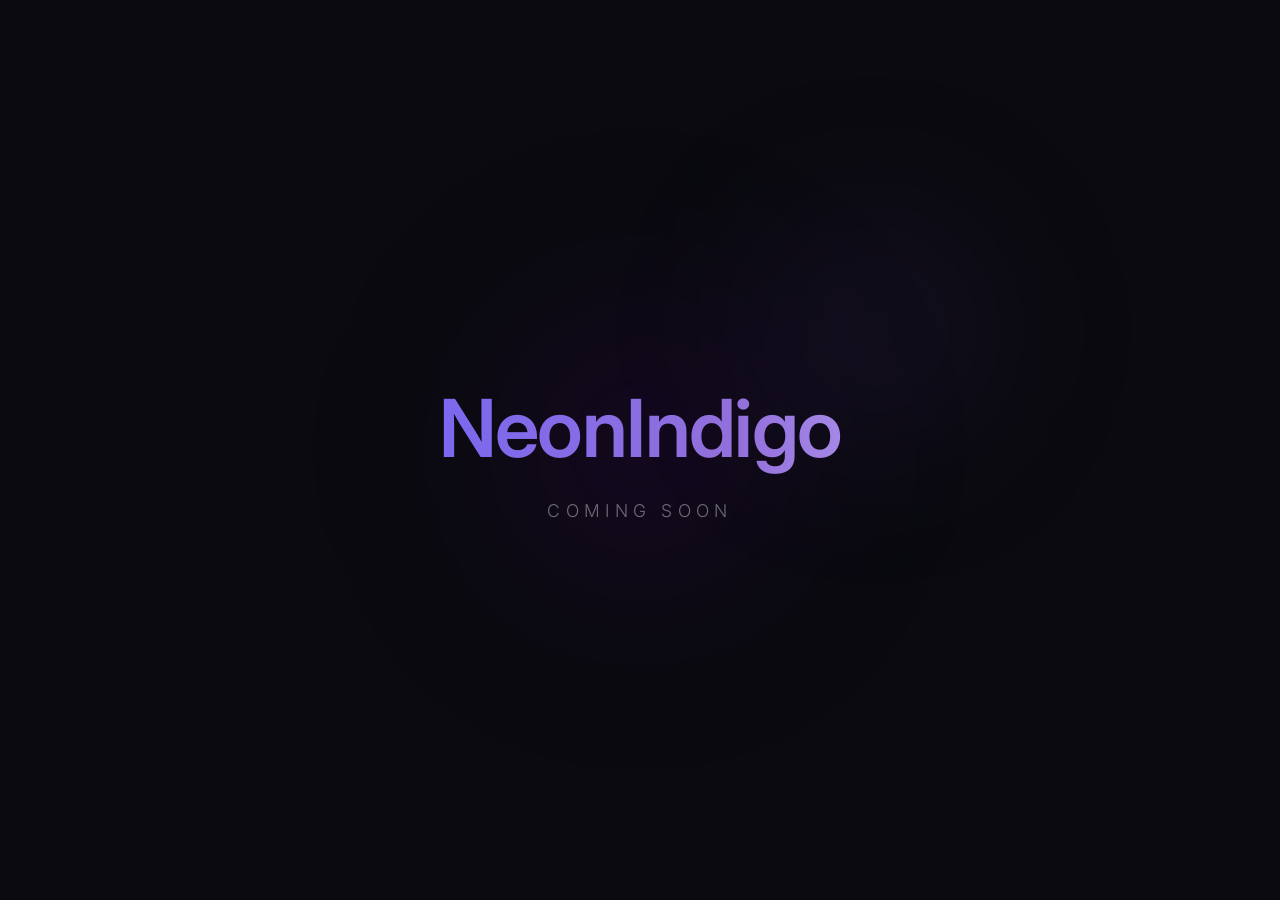
==== index.html @ b5dc98c1 "v0.1 — coming soon landing page" ====
<!DOCTYPE html>
<html lang="en">
<head>
    <meta charset="UTF-8">
    <meta name="viewport" content="width=device-width, initial-scale=1.0">
    <title>NeonIndigo</title>
    <meta name="description" content="NeonIndigo — Coming Soon">
    <link rel="preconnect" href="https://fonts.googleapis.com">
    <link rel="preconnect" href="https://fonts.gstatic.com" crossorigin>
    <link href="https://fonts.googleapis.com/css2?family=Inter:wght@300;600&display=swap" rel="stylesheet">
    <style>
        * { margin: 0; padding: 0; box-sizing: border-box; }

        body {
            min-height: 100vh;
            display: flex;
            align-items: center;
            justify-content: center;
            background: #0a0a0f;
            font-family: 'Inter', sans-serif;
            overflow: hidden;
            position: relative;
        }

        /* Subtle animated gradient orb */
        .orb {
            position: absolute;
            width: 500px;
            height: 500px;
            border-radius: 50%;
            background: radial-gradient(circle, rgba(75, 0, 130, 0.3), rgba(75, 0, 130, 0.05), transparent 70%);
            filter: blur(80px);
            animation: float 10s ease-in-out infinite alternate;
        }

        .orb:nth-child(2) {
            width: 300px;
            height: 300px;
            background: radial-gradient(circle, rgba(100, 60, 180, 0.2), transparent 70%);
            animation: float 14s ease-in-out infinite alternate-reverse;
            top: 20%;
            right: 20%;
        }

        @keyframes float {
            0% { transform: translate(-40vw, -5vh) scale(1); }
            100% { transform: translate(40vw, 5vh) scale(1.1); }
        }

        .content {
            text-align: center;
            z-index: 1;
            position: relative;
        }

        .logo {
            font-size: clamp(2.5rem, 8vw, 5rem);
            font-weight: 600;
            letter-spacing: -0.02em;
            margin-bottom: 1.5rem;
            background: linear-gradient(90deg, #7b68ee, #9370db, #c8b6ff, #9370db, #7b68ee);
            background-size: 300% 100%;
            -webkit-background-clip: text;
            -webkit-text-fill-color: transparent;
            background-clip: text;
            animation: shimmer 4s ease-in-out infinite;
        }

        @keyframes shimmer {
            0% { background-position: 100% 50%; }
            100% { background-position: 0% 50%; }
        }

        .tagline {
            font-size: clamp(0.9rem, 2.5vw, 1.1rem);
            font-weight: 300;
            color: rgba(255, 255, 255, 0.4);
            letter-spacing: 0.3em;
            text-transform: uppercase;
        }

        /* Subtle dot on the i */
        .dot {
            display: inline-block;
            animation: pulse 3s ease-in-out infinite;
        }

        @keyframes pulse {
            0%, 100% { opacity: 1; }
            50% { opacity: 0.7; }
        }
    </style>
</head>
<body>
    <div class="orb"></div>
    <div class="orb"></div>
    <div class="content">
        <h1 class="logo">NeonIndigo</h1>
        <p class="tagline">Coming Soon</p>
    </div>
</body>
</html>
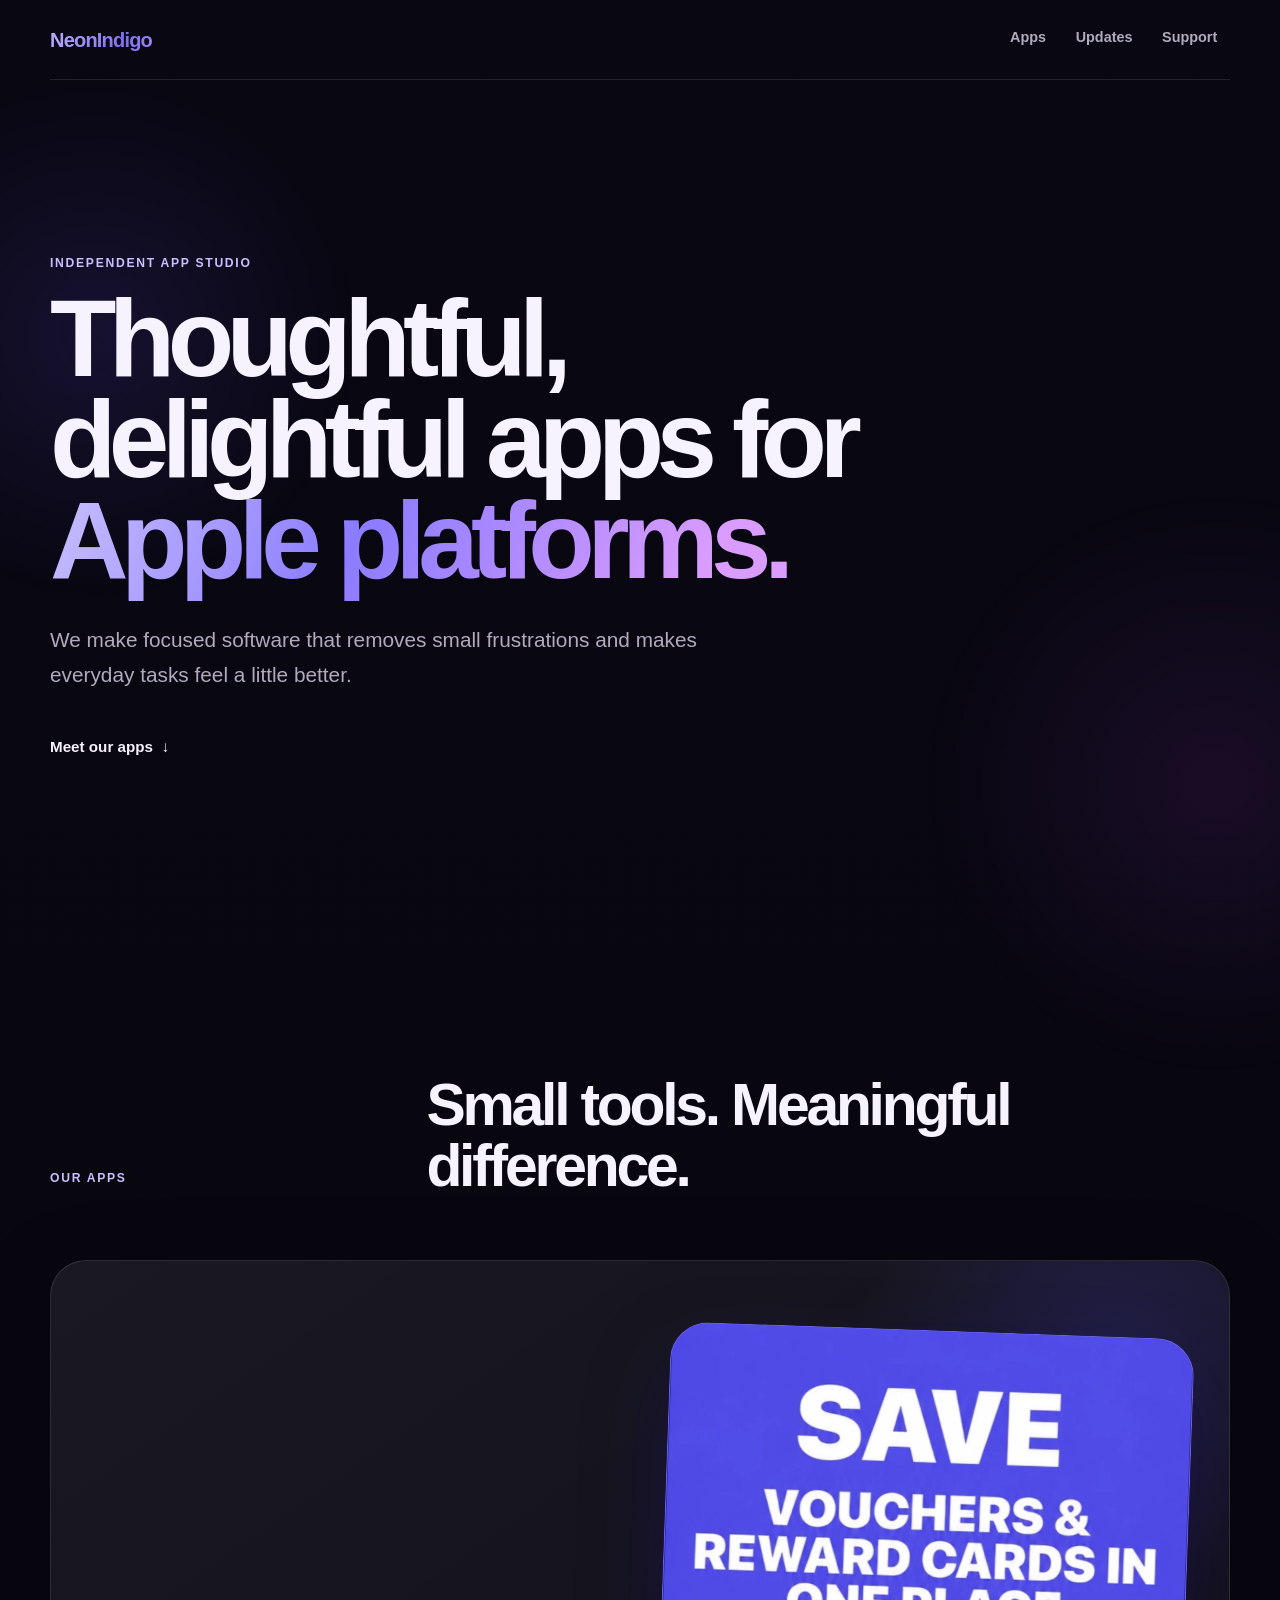
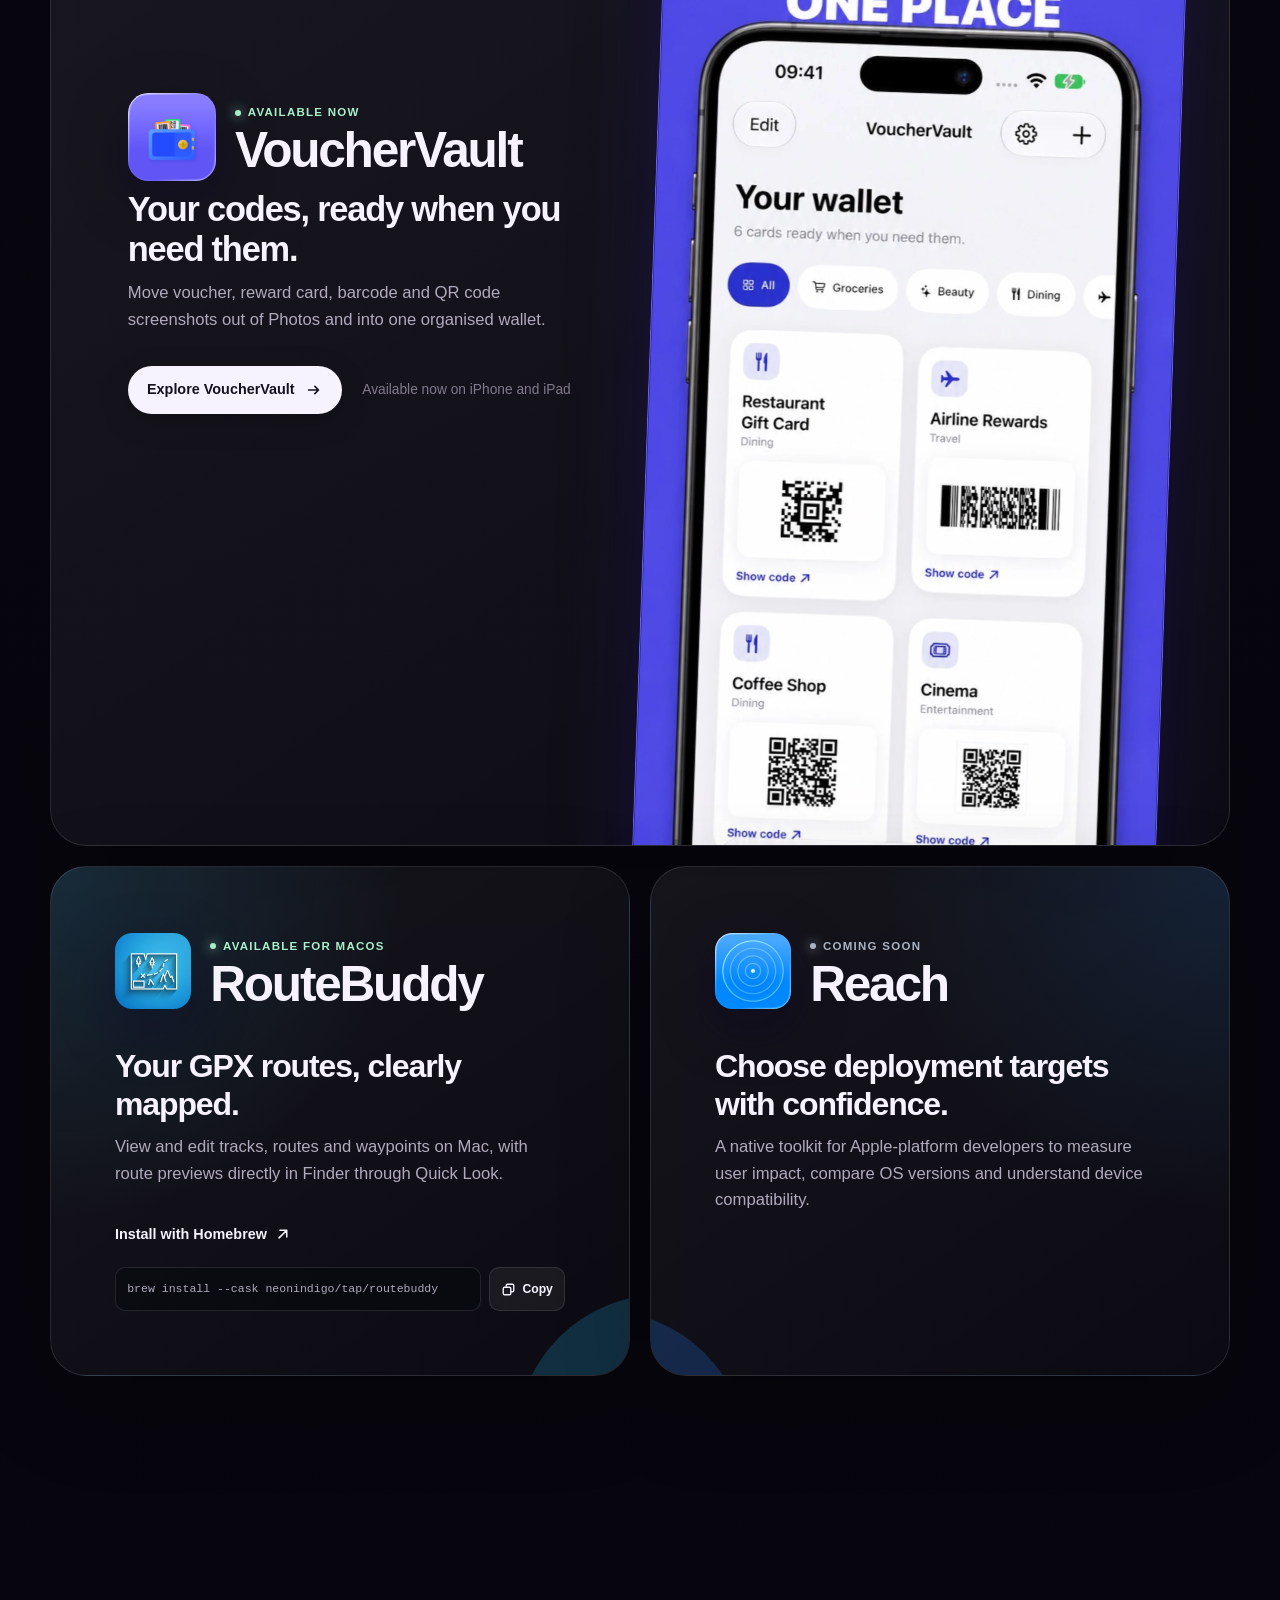
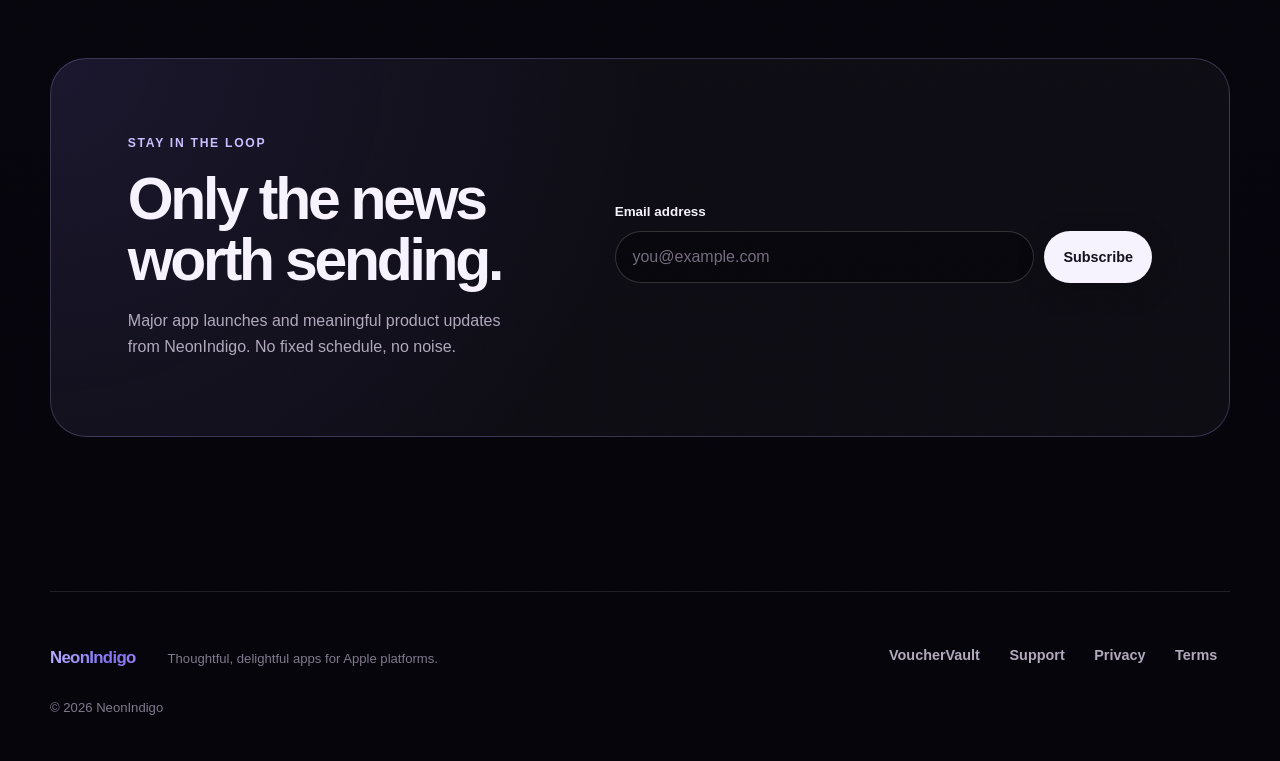
==== commit 5e689486: "Redesign site as multi-app studio" ====
--- a/index.html
+++ b/index.html
@@ -3,100 +3,140 @@
 <head>
     <meta charset="UTF-8">
     <meta name="viewport" content="width=device-width, initial-scale=1.0">
-    <title>NeonIndigo</title>
-    <meta name="description" content="NeonIndigo — Coming Soon">
-    <link rel="preconnect" href="https://fonts.googleapis.com">
-    <link rel="preconnect" href="https://fonts.gstatic.com" crossorigin>
-    <link href="https://fonts.googleapis.com/css2?family=Inter:wght@300;600&display=swap" rel="stylesheet">
-    <style>
-        * { margin: 0; padding: 0; box-sizing: border-box; }
-
-        body {
-            min-height: 100vh;
-            display: flex;
-            align-items: center;
-            justify-content: center;
-            background: #0a0a0f;
-            font-family: 'Inter', sans-serif;
-            overflow: hidden;
-            position: relative;
-        }
-
-        /* Subtle animated gradient orb */
-        .orb {
-            position: absolute;
-            width: 500px;
-            height: 500px;
-            border-radius: 50%;
-            background: radial-gradient(circle, rgba(75, 0, 130, 0.3), rgba(75, 0, 130, 0.05), transparent 70%);
-            filter: blur(80px);
-            animation: float 10s ease-in-out infinite alternate;
-        }
-
-        .orb:nth-child(2) {
-            width: 300px;
-            height: 300px;
-            background: radial-gradient(circle, rgba(100, 60, 180, 0.2), transparent 70%);
-            animation: float 14s ease-in-out infinite alternate-reverse;
-            top: 20%;
-            right: 20%;
-        }
-
-        @keyframes float {
-            0% { transform: translate(-40vw, -5vh) scale(1); }
-            100% { transform: translate(40vw, 5vh) scale(1.1); }
-        }
-
-        .content {
-            text-align: center;
-            z-index: 1;
-            position: relative;
-        }
-
-        .logo {
-            font-size: clamp(2.5rem, 8vw, 5rem);
-            font-weight: 600;
-            letter-spacing: -0.02em;
-            margin-bottom: 1.5rem;
-            background: linear-gradient(90deg, #7b68ee, #9370db, #c8b6ff, #9370db, #7b68ee);
-            background-size: 300% 100%;
-            -webkit-background-clip: text;
-            -webkit-text-fill-color: transparent;
-            background-clip: text;
-            animation: shimmer 4s ease-in-out infinite;
-        }
-
-        @keyframes shimmer {
-            0% { background-position: 100% 50%; }
-            100% { background-position: 0% 50%; }
-        }
-
-        .tagline {
-            font-size: clamp(0.9rem, 2.5vw, 1.1rem);
-            font-weight: 300;
-            color: rgba(255, 255, 255, 0.4);
-            letter-spacing: 0.3em;
-            text-transform: uppercase;
-        }
-
-        /* Subtle dot on the i */
-        .dot {
-            display: inline-block;
-            animation: pulse 3s ease-in-out infinite;
-        }
-
-        @keyframes pulse {
-            0%, 100% { opacity: 1; }
-            50% { opacity: 0.7; }
-        }
-    </style>
+    <title>NeonIndigo — Thoughtful, delightful apps</title>
+    <meta name="description" content="NeonIndigo is an independent app studio building thoughtful, delightful apps for Apple platforms.">
+    <meta name="theme-color" content="#090812">
+    <meta property="og:title" content="NeonIndigo — Thoughtful, delightful apps">
+    <meta property="og:description" content="Independent apps for Apple platforms, made with care.">
+    <meta property="og:type" content="website">
+    <meta property="og:url" content="https://neonindigo.com/">
+    <link rel="canonical" href="https://neonindigo.com/">
+    <script>document.documentElement.classList.add("js");</script>
+    <link rel="stylesheet" href="/assets/css/site.css?v=20261008-4">
+    <script defer src="https://cloud.umami.is/script.js" data-website-id="117c436d-3df4-4594-a7ba-081890b36b21"></script>
+    <script defer src="/assets/js/site.js?v=20261008-4"></script>
 </head>
 <body>
-    <div class="orb"></div>
-    <div class="orb"></div>
-    <div class="content">
-        <h1 class="logo">NeonIndigo</h1>
-        <p class="tagline">Coming Soon</p>
-    </div>
+    <a class="skip-link" href="#main">Skip to content</a>
+    <div class="ambient ambient-one" aria-hidden="true"></div>
+    <div class="ambient ambient-two" aria-hidden="true"></div>
+
+    <header class="site-header">
+        <a href="/" class="wordmark" aria-label="NeonIndigo home">NeonIndigo</a>
+        <nav class="site-nav" aria-label="Primary navigation">
+            <a href="#apps">Apps</a>
+            <a href="#updates">Updates</a>
+            <a href="/support">Support</a>
+        </nav>
+    </header>
+
+    <main id="main">
+        <section class="hero section-shell">
+            <p class="eyebrow reveal">Independent app studio</p>
+            <h1 class="reveal">Thoughtful, delightful apps for <span>Apple platforms.</span></h1>
+            <p class="hero-copy reveal">We make focused software that removes small frustrations and makes everyday tasks feel a little better.</p>
+            <a class="text-link reveal" href="#apps">Meet our apps <span aria-hidden="true">↓</span></a>
+        </section>
+
+        <section class="apps-section section-shell" id="apps" aria-labelledby="apps-title">
+            <div class="section-heading reveal">
+                <p class="eyebrow">Our apps</p>
+                <h2 id="apps-title">Small tools. Meaningful difference.</h2>
+            </div>
+
+            <article class="app-card app-card-featured reveal">
+                <div class="app-card-copy">
+                    <div class="app-identity">
+                        <img src="/assets/images/vouchervault/icon.webp" width="512" height="512" alt="VoucherVault app icon" class="app-icon app-icon-large">
+                        <div>
+                            <p class="status-pill" data-release-status>Pre-order</p>
+                            <h3>VoucherVault</h3>
+                        </div>
+                    </div>
+                    <p class="app-lead">Your codes, ready when you need them.</p>
+                    <p>Move voucher, reward card, barcode and QR code screenshots out of Photos and into one organised wallet.</p>
+                    <div class="card-actions">
+                        <a class="button button-primary" href="/vouchervault/" data-umami-event="Homepage — Open VoucherVault">
+                            Explore VoucherVault
+                            <svg aria-hidden="true" viewBox="0 0 20 20"><path d="M4 10h11M11 6l4 4-4 4"/></svg>
+                        </a>
+                        <span class="release-note" data-release-note>Available 16 October 2026</span>
+                    </div>
+                </div>
+                <div class="app-preview" aria-hidden="true">
+                    <img src="/assets/images/vouchervault/save-vouchers.webp" width="1242" height="2688" alt="">
+                </div>
+            </article>
+
+            <div class="app-secondary-grid">
+                <article class="app-card app-card-compact app-card-routebuddy reveal">
+                    <div class="app-identity">
+                        <img src="/assets/images/routebuddy/icon.webp" width="512" height="512" alt="RouteBuddy app icon" class="app-icon">
+                        <div>
+                            <p class="status-pill">Available for macOS</p>
+                            <h3>RouteBuddy</h3>
+                        </div>
+                    </div>
+                    <p class="app-lead">Your GPX routes, clearly mapped.</p>
+                    <p>View and edit tracks, routes and waypoints on Mac, with route previews directly in Finder through Quick Look.</p>
+                    <div class="brew-install">
+                        <a href="https://github.com/neonindigo/homebrew-tap" target="_blank" rel="noopener" data-umami-event="Homepage — Open RouteBuddy Homebrew">
+                            Install with Homebrew
+                            <svg aria-hidden="true" viewBox="0 0 20 20"><path d="M7 5h8v8M15 5l-9 9"/></svg>
+                        </a>
+                        <div class="brew-command-row">
+                            <code>brew install --cask neonindigo/tap/routebuddy</code>
+                            <button class="copy-command" type="button" data-copy-text="brew install --cask neonindigo/tap/routebuddy" aria-label="Copy Homebrew install command">
+                                <svg aria-hidden="true" viewBox="0 0 20 20"><path d="M7 6V4.75A1.75 1.75 0 0 1 8.75 3h6.5A1.75 1.75 0 0 1 17 4.75v6.5A1.75 1.75 0 0 1 15.25 13H14M4.75 7h6.5A1.75 1.75 0 0 1 13 8.75v6.5A1.75 1.75 0 0 1 11.25 17h-6.5A1.75 1.75 0 0 1 3 15.25v-6.5A1.75 1.75 0 0 1 4.75 7Z"/></svg>
+                                <span>Copy</span>
+                            </button>
+                        </div>
+                        <p class="visually-hidden" data-copy-status aria-live="polite"></p>
+                    </div>
+                </article>
+
+                <article class="app-card app-card-compact app-card-reach reveal">
+                    <div class="app-identity">
+                        <img src="/assets/images/reach/icon.webp" width="304" height="304" alt="Reach app icon" class="app-icon">
+                        <div>
+                            <p class="status-pill status-muted">Coming soon</p>
+                            <h3>Reach</h3>
+                        </div>
+                    </div>
+                    <p class="app-lead">Choose deployment targets with confidence.</p>
+                    <p>A native toolkit for Apple-platform developers to measure user impact, compare OS versions and understand device compatibility.</p>
+                </article>
+            </div>
+        </section>
+
+        <section class="newsletter-section section-shell reveal" id="updates" aria-labelledby="updates-title">
+            <div>
+                <p class="eyebrow">Stay in the loop</p>
+                <h2 id="updates-title">Only the news worth sending.</h2>
+                <p>Major app launches and meaningful product updates from NeonIndigo. No fixed schedule, no noise.</p>
+            </div>
+            <form class="newsletter-form" data-kit-form="studio" novalidate>
+                <label for="studio-email">Email address</label>
+                <div class="form-row">
+                    <input id="studio-email" name="email_address" type="email" autocomplete="email" placeholder="you@example.com" required disabled>
+                    <button class="button button-primary" type="submit" disabled>Setup pending</button>
+                </div>
+                <p class="form-note" data-form-note>Email signup will open soon. See our <a href="/privacy">privacy policy</a>.</p>
+                <p class="form-status" role="status" aria-live="polite"></p>
+            </form>
+        </section>
+    </main>
+
+    <footer class="site-footer section-shell">
+        <a href="/" class="wordmark wordmark-small">NeonIndigo</a>
+        <p>Thoughtful, delightful apps for Apple platforms.</p>
+        <nav aria-label="Footer navigation">
+            <a href="/vouchervault/">VoucherVault</a>
+            <a href="/support">Support</a>
+            <a href="/privacy">Privacy</a>
+            <a href="/terms">Terms</a>
+        </nav>
+        <p class="copyright">&copy; <span data-current-year>2026</span> NeonIndigo</p>
+    </footer>
 </body>
 </html>
--- a/assets/css/site.css
+++ b/assets/css/site.css
@@ -0,0 +1,1224 @@
+:root {
+    color-scheme: dark;
+    --bg: #090812;
+    --bg-deep: #06050c;
+    --surface: rgba(255, 255, 255, 0.055);
+    --surface-strong: rgba(255, 255, 255, 0.085);
+    --line: rgba(255, 255, 255, 0.11);
+    --line-strong: rgba(190, 171, 255, 0.24);
+    --text: #f6f3ff;
+    --muted: #b1aabd;
+    --subtle: #81798c;
+    --indigo: #8b7cff;
+    --indigo-light: #c9c0ff;
+    --violet: #b459ff;
+    --blue: #4d7dff;
+    --success: #a8f0ca;
+    --radius-sm: 14px;
+    --radius-md: 24px;
+    --radius-lg: 36px;
+    --max-width: 1180px;
+    --ease: cubic-bezier(.2, .8, .2, 1);
+}
+
+* {
+    box-sizing: border-box;
+}
+
+html {
+    scroll-behavior: smooth;
+}
+
+body {
+    margin: 0;
+    min-width: 320px;
+    overflow-x: hidden;
+    background:
+        radial-gradient(circle at 50% -18%, rgba(101, 76, 193, 0.12), transparent 38rem),
+        linear-gradient(180deg, var(--bg), var(--bg-deep));
+    color: var(--text);
+    font-family: -apple-system, BlinkMacSystemFont, "SF Pro Display", "Segoe UI", sans-serif;
+    font-size: 16px;
+    line-height: 1.6;
+    -webkit-font-smoothing: antialiased;
+}
+
+body::before {
+    position: fixed;
+    z-index: -2;
+    inset: 0;
+    background-image: radial-gradient(rgba(255, 255, 255, 0.08) 0.6px, transparent 0.6px);
+    background-size: 20px 20px;
+    mask-image: linear-gradient(to bottom, black, transparent 72%);
+    content: "";
+    opacity: 0.18;
+    pointer-events: none;
+}
+
+img,
+svg {
+    display: block;
+}
+
+img {
+    max-width: 100%;
+}
+
+a {
+    color: inherit;
+    text-decoration: none;
+}
+
+button,
+input {
+    font: inherit;
+}
+
+:focus-visible {
+    outline: 3px solid var(--indigo-light);
+    outline-offset: 4px;
+}
+
+.visually-hidden {
+    position: absolute !important;
+    width: 1px !important;
+    height: 1px !important;
+    overflow: hidden !important;
+    clip: rect(0 0 0 0) !important;
+    clip-path: inset(50%) !important;
+    white-space: nowrap !important;
+}
+
+.skip-link {
+    position: fixed;
+    z-index: 1000;
+    top: 0.75rem;
+    left: 0.75rem;
+    padding: 0.75rem 1rem;
+    border-radius: 10px;
+    background: var(--text);
+    color: var(--bg);
+    transform: translateY(-150%);
+    transition: transform 180ms var(--ease);
+}
+
+.skip-link:focus {
+    transform: translateY(0);
+}
+
+.section-shell,
+.site-header {
+    width: min(calc(100% - 2rem), var(--max-width));
+    margin-inline: auto;
+}
+
+.ambient {
+    position: absolute;
+    z-index: -1;
+    border-radius: 50%;
+    filter: blur(2px);
+    pointer-events: none;
+}
+
+.ambient-one {
+    top: 4rem;
+    left: max(-15rem, calc(50% - 51rem));
+    width: 34rem;
+    height: 34rem;
+    background: radial-gradient(circle, rgba(116, 80, 255, 0.13), transparent 68%);
+}
+
+.ambient-two {
+    top: 30rem;
+    right: max(-18rem, calc(50% - 55rem));
+    width: 38rem;
+    height: 38rem;
+    background: radial-gradient(circle, rgba(196, 72, 255, 0.09), transparent 68%);
+}
+
+.ambient-product {
+    top: 12rem;
+    right: max(-10rem, calc(50% - 46rem));
+    width: 42rem;
+    height: 42rem;
+    background: radial-gradient(circle, rgba(79, 70, 229, 0.18), transparent 65%);
+}
+
+.site-header {
+    display: flex;
+    align-items: center;
+    justify-content: space-between;
+    min-height: 80px;
+    border-bottom: 1px solid var(--line);
+}
+
+.wordmark {
+    display: inline-block;
+    padding-block: 0.6rem;
+    background: linear-gradient(110deg, #b6aaff 5%, #7f70ef 42%, #d19bff 80%, #b6aaff 100%);
+    background-size: 180% 100%;
+    -webkit-background-clip: text;
+    background-clip: text;
+    -webkit-text-fill-color: transparent;
+    color: transparent;
+    font-size: 1.25rem;
+    font-weight: 720;
+    letter-spacing: -0.04em;
+}
+
+.wordmark:hover {
+    background-position: 100% 50%;
+}
+
+.wordmark-small {
+    font-size: 1.05rem;
+}
+
+.site-nav,
+.site-footer nav {
+    display: flex;
+    align-items: center;
+    gap: 0.25rem;
+}
+
+.site-nav a,
+.site-footer nav a {
+    min-height: 44px;
+    padding: 0.58rem 0.8rem;
+    color: var(--muted);
+    font-size: 0.9rem;
+    font-weight: 550;
+    line-height: 1.4;
+    transition: color 180ms ease, background 180ms ease;
+}
+
+.site-nav a:hover,
+.site-footer nav a:hover {
+    color: var(--text);
+}
+
+.hero {
+    display: flex;
+    min-height: min(760px, calc(100svh - 80px));
+    flex-direction: column;
+    align-items: flex-start;
+    justify-content: center;
+    padding-block: clamp(6rem, 14vw, 11rem);
+}
+
+.eyebrow {
+    margin: 0 0 1rem;
+    color: var(--indigo-light);
+    font-size: 0.76rem;
+    font-weight: 720;
+    letter-spacing: 0.14em;
+    line-height: 1.3;
+    text-transform: uppercase;
+}
+
+.hero h1,
+.product-hero h1 {
+    max-width: 940px;
+    margin: 0;
+    font-size: clamp(3.2rem, 8.5vw, 7.6rem);
+    font-weight: 720;
+    letter-spacing: -0.07em;
+    line-height: 0.93;
+}
+
+.hero h1 span,
+.product-hero h1 span,
+.declutter-section h2 span {
+    background: linear-gradient(115deg, var(--indigo-light), var(--indigo) 42%, #da9cff 88%);
+    -webkit-background-clip: text;
+    background-clip: text;
+    color: transparent;
+    -webkit-text-fill-color: transparent;
+}
+
+.hero-copy {
+    max-width: 650px;
+    margin: 2rem 0 0;
+    color: var(--muted);
+    font-size: clamp(1.05rem, 2vw, 1.3rem);
+    line-height: 1.65;
+}
+
+.text-link {
+    display: inline-flex;
+    min-height: 44px;
+    align-items: center;
+    gap: 0.55rem;
+    margin-top: 2.1rem;
+    color: var(--text);
+    font-size: 0.95rem;
+    font-weight: 650;
+}
+
+.text-link span {
+    transition: transform 180ms var(--ease);
+}
+
+.text-link:hover span {
+    transform: translateY(4px);
+}
+
+.apps-section,
+.feature-gallery {
+    padding-block: clamp(5rem, 10vw, 9rem);
+}
+
+.section-heading {
+    display: grid;
+    grid-template-columns: 0.6fr 1.4fr;
+    align-items: end;
+    gap: 2rem;
+    margin-bottom: clamp(2.5rem, 5vw, 4rem);
+}
+
+.section-heading .eyebrow {
+    margin-bottom: 0.55rem;
+}
+
+.section-heading h2,
+.newsletter-section h2,
+.icloud-section h2,
+.final-cta h2 {
+    margin: 0;
+    font-size: clamp(2rem, 4.6vw, 4rem);
+    font-weight: 680;
+    letter-spacing: -0.055em;
+    line-height: 1.04;
+}
+
+.app-card {
+    position: relative;
+    overflow: hidden;
+    border: 1px solid var(--line);
+    border-radius: var(--radius-lg);
+    background: linear-gradient(145deg, rgba(255, 255, 255, 0.074), rgba(255, 255, 255, 0.026));
+    box-shadow: 0 28px 90px rgba(0, 0, 0, 0.24);
+}
+
+.app-card-featured {
+    display: grid;
+    min-height: 610px;
+    grid-template-columns: 1.02fr 0.98fr;
+}
+
+.app-card-featured::before {
+    position: absolute;
+    top: -12rem;
+    right: -10rem;
+    width: 34rem;
+    height: 34rem;
+    border-radius: 50%;
+    background: radial-gradient(circle, rgba(79, 70, 229, 0.2), transparent 68%);
+    content: "";
+    pointer-events: none;
+}
+
+.app-card-copy {
+    z-index: 1;
+    align-self: center;
+    padding: clamp(2rem, 6vw, 5rem);
+}
+
+.app-identity,
+.product-lockup {
+    display: flex;
+    align-items: center;
+    gap: 1.2rem;
+}
+
+.app-icon,
+.product-icon {
+    border-radius: 23%;
+    box-shadow: 0 18px 55px rgba(13, 4, 40, 0.42);
+}
+
+.app-icon {
+    width: 76px;
+    height: 76px;
+}
+
+.app-icon-large {
+    width: 88px;
+    height: 88px;
+}
+
+.app-identity h3 {
+    margin: 0.2rem 0 0;
+    font-size: clamp(1.9rem, 4vw, 3.1rem);
+    letter-spacing: -0.045em;
+    line-height: 1;
+}
+
+.status-pill {
+    display: inline-flex;
+    width: fit-content;
+    align-items: center;
+    gap: 0.42rem;
+    margin: 0;
+    border-radius: 999px;
+    color: var(--success);
+    font-size: 0.72rem;
+    font-weight: 720;
+    letter-spacing: 0.11em;
+    line-height: 1.2;
+    text-transform: uppercase;
+}
+
+.status-pill::before {
+    width: 6px;
+    height: 6px;
+    border-radius: 50%;
+    background: currentColor;
+    box-shadow: 0 0 12px currentColor;
+    content: "";
+}
+
+.status-muted {
+    color: #aab3c4;
+}
+
+.app-lead {
+    margin: 2.6rem 0 0.65rem;
+    color: var(--text) !important;
+    font-size: clamp(1.45rem, 3vw, 2.15rem) !important;
+    font-weight: 640;
+    letter-spacing: -0.035em;
+    line-height: 1.18 !important;
+}
+
+.app-card-copy > p,
+.app-card-compact > p {
+    max-width: 520px;
+    margin-top: 0.5rem;
+    color: var(--muted);
+    font-size: 1.04rem;
+}
+
+.card-actions {
+    display: flex;
+    flex-wrap: wrap;
+    align-items: center;
+    gap: 1rem 1.25rem;
+    margin-top: 2rem;
+}
+
+.button {
+    display: inline-flex;
+    min-height: 48px;
+    align-items: center;
+    justify-content: center;
+    gap: 0.65rem;
+    border: 0;
+    border-radius: 999px;
+    padding: 0.77rem 1.2rem;
+    cursor: pointer;
+    font-size: 0.9rem;
+    font-weight: 680;
+    line-height: 1.2;
+    touch-action: manipulation;
+    transition: transform 180ms var(--ease), box-shadow 180ms ease, background 180ms ease;
+}
+
+.button:hover {
+    transform: translateY(-2px);
+}
+
+.button:active {
+    transform: translateY(0) scale(0.98);
+}
+
+.button:disabled {
+    cursor: not-allowed;
+    opacity: 0.5;
+    transform: none;
+}
+
+.button svg {
+    width: 18px;
+    height: 18px;
+    fill: none;
+    stroke: currentColor;
+    stroke-linecap: round;
+    stroke-linejoin: round;
+    stroke-width: 1.8;
+}
+
+.button-primary {
+    background: var(--text);
+    box-shadow: 0 8px 28px rgba(0, 0, 0, 0.22);
+    color: #15111f;
+}
+
+.button-primary:hover {
+    background: #fff;
+    box-shadow: 0 12px 34px rgba(114, 89, 255, 0.2);
+}
+
+.release-note,
+.hero-actions > p {
+    margin: 0;
+    color: var(--subtle);
+    font-size: 0.86rem;
+}
+
+.app-preview {
+    position: relative;
+    display: flex;
+    overflow: hidden;
+    align-items: flex-start;
+    justify-content: center;
+    margin: 3.3rem 3.3rem 0 0;
+    border: 1px solid rgba(255, 255, 255, 0.14);
+    border-bottom: 0;
+    border-radius: 38px 38px 0 0;
+    background: #4f46e5;
+    box-shadow: 0 38px 80px rgba(29, 14, 94, 0.48);
+    transform: rotate(2deg) translateY(1rem);
+    transition: transform 300ms var(--ease);
+}
+
+.app-preview:hover {
+    transform: rotate(0) translateY(0);
+}
+
+.app-preview img {
+    width: 100%;
+    height: auto;
+}
+
+.app-secondary-grid {
+    display: grid;
+    grid-template-columns: repeat(2, minmax(0, 1fr));
+    gap: 1.25rem;
+    margin-top: 1.25rem;
+}
+
+.app-card-compact {
+    min-height: 390px;
+    padding: clamp(2rem, 5vw, 4rem);
+}
+
+.app-card-routebuddy {
+    background:
+        radial-gradient(circle at 0 0, rgba(35, 174, 226, 0.15), transparent 46%),
+        linear-gradient(145deg, rgba(255, 255, 255, 0.064), rgba(255, 255, 255, 0.025));
+}
+
+.app-card-reach {
+    background:
+        radial-gradient(circle at 100% 0%, rgba(40, 153, 255, 0.13), transparent 45%),
+        linear-gradient(145deg, rgba(255, 255, 255, 0.064), rgba(255, 255, 255, 0.025));
+}
+
+.app-card-compact .app-lead {
+    margin-top: 2.4rem;
+    font-size: clamp(1.4rem, 2.7vw, 2rem) !important;
+}
+
+.app-card-compact > p:last-child {
+    margin-bottom: 0;
+}
+
+.brew-install {
+    display: flex;
+    flex-direction: column;
+    align-items: flex-start;
+    gap: 0.65rem;
+    margin-top: 1.6rem;
+}
+
+.brew-install a {
+    display: inline-flex;
+    min-height: 44px;
+    align-items: center;
+    gap: 0.45rem;
+    color: var(--text);
+    font-size: 0.9rem;
+    font-weight: 680;
+}
+
+.brew-install a:hover {
+    color: var(--indigo-light);
+}
+
+.brew-install svg {
+    width: 17px;
+    height: 17px;
+    fill: none;
+    stroke: currentColor;
+    stroke-linecap: round;
+    stroke-linejoin: round;
+    stroke-width: 1.8;
+}
+
+.brew-command-row {
+    display: grid;
+    width: 100%;
+    grid-template-columns: minmax(0, 1fr) auto;
+    align-items: stretch;
+    gap: 0.5rem;
+}
+
+.brew-install code {
+    display: flex;
+    min-width: 0;
+    align-items: center;
+    max-width: 100%;
+    border: 1px solid var(--line);
+    border-radius: 10px;
+    padding: 0.55rem 0.7rem;
+    background: rgba(2, 4, 10, 0.36);
+    color: var(--muted);
+    font-family: "SFMono-Regular", Consolas, "Liberation Mono", monospace;
+    font-size: 0.72rem;
+    line-height: 1.45;
+    overflow-wrap: anywhere;
+}
+
+.copy-command {
+    display: inline-flex;
+    min-width: 74px;
+    min-height: 44px;
+    align-items: center;
+    justify-content: center;
+    gap: 0.38rem;
+    border: 1px solid var(--line);
+    border-radius: 10px;
+    padding: 0.55rem 0.7rem;
+    background: rgba(255, 255, 255, 0.055);
+    color: var(--text);
+    cursor: pointer;
+    font-size: 0.76rem;
+    font-weight: 650;
+    line-height: 1;
+    transition: border-color 180ms ease, background 180ms ease, color 180ms ease;
+}
+
+.copy-command:hover {
+    border-color: rgba(201, 192, 255, 0.36);
+    background: rgba(255, 255, 255, 0.09);
+}
+
+.copy-command.is-copied {
+    border-color: rgba(168, 240, 202, 0.34);
+    color: var(--success);
+}
+
+.copy-command svg {
+    width: 15px;
+    height: 15px;
+}
+
+.app-card-routebuddy::after,
+.app-card-reach::after {
+    position: absolute;
+    width: 18rem;
+    height: 18rem;
+    border-radius: 50%;
+    content: "";
+    opacity: 0.22;
+    pointer-events: none;
+}
+
+.app-card-routebuddy::after {
+    right: -11rem;
+    bottom: -13rem;
+    background: #20aee2;
+}
+
+.app-card-reach::after {
+    left: -12rem;
+    bottom: -14rem;
+    background: #287fff;
+}
+
+.app-card-compact > * {
+    position: relative;
+    z-index: 1;
+}
+
+.newsletter-section {
+    display: grid;
+    grid-template-columns: 0.85fr 1.15fr;
+    gap: clamp(2rem, 7vw, 6rem);
+    align-items: center;
+    margin-block: clamp(5rem, 12vw, 10rem);
+    border: 1px solid var(--line-strong);
+    border-radius: var(--radius-lg);
+    padding: clamp(2rem, 6vw, 5rem);
+    background:
+        radial-gradient(circle at 0 0, rgba(111, 86, 217, 0.13), transparent 48%),
+        rgba(255, 255, 255, 0.035);
+}
+
+.newsletter-section > div > p:last-child,
+.icloud-section > div > p:last-child {
+    max-width: 530px;
+    margin: 1.15rem 0 0;
+    color: var(--muted);
+}
+
+.newsletter-form label {
+    display: block;
+    margin-bottom: 0.55rem;
+    color: var(--text);
+    font-size: 0.84rem;
+    font-weight: 650;
+}
+
+.form-row {
+    display: grid;
+    grid-template-columns: minmax(0, 1fr) auto;
+    gap: 0.65rem;
+}
+
+.form-row input {
+    min-width: 0;
+    min-height: 52px;
+    border: 1px solid rgba(255, 255, 255, 0.17);
+    border-radius: 999px;
+    padding: 0.78rem 1.05rem;
+    background: rgba(3, 3, 8, 0.45);
+    color: var(--text);
+    font-size: 1rem;
+    outline: 0;
+    transition: border-color 180ms ease, box-shadow 180ms ease;
+}
+
+.form-row input::placeholder {
+    color: #746d7f;
+}
+
+.form-row input:focus {
+    border-color: var(--indigo-light);
+    box-shadow: 0 0 0 3px rgba(139, 124, 255, 0.18);
+}
+
+.form-note,
+.form-status {
+    margin: 0.7rem 0 0;
+    color: var(--subtle);
+    font-size: 0.76rem;
+}
+
+.form-note a {
+    color: var(--muted);
+    text-decoration: underline;
+    text-underline-offset: 3px;
+}
+
+.site-footer {
+    display: grid;
+    grid-template-columns: auto 1fr auto;
+    align-items: center;
+    gap: 1rem 2rem;
+    border-top: 1px solid var(--line);
+    padding-block: 2.7rem;
+}
+
+.site-footer > p {
+    margin: 0;
+    color: var(--subtle);
+    font-size: 0.82rem;
+}
+
+.site-footer .copyright {
+    grid-column: 1 / -1;
+}
+
+/* VoucherVault */
+.product-hero {
+    display: grid;
+    min-height: min(850px, calc(100svh - 80px));
+    grid-template-columns: minmax(0, 1.15fr) minmax(280px, 0.85fr);
+    align-items: center;
+    gap: clamp(2rem, 7vw, 7rem);
+    padding-block: clamp(4.5rem, 10vw, 8rem) 0;
+}
+
+.product-hero-copy {
+    align-self: center;
+    padding-bottom: 5rem;
+}
+
+.product-icon {
+    width: 82px;
+    height: 82px;
+}
+
+.product-name {
+    margin: 0.25rem 0 0;
+    font-size: 1.3rem;
+    font-weight: 680;
+    letter-spacing: -0.035em;
+}
+
+.product-hero h1 {
+    margin-top: 2.5rem;
+    font-size: clamp(3.1rem, 7vw, 6.6rem);
+}
+
+.product-hero .hero-copy {
+    max-width: 680px;
+}
+
+.hero-actions {
+    display: flex;
+    flex-wrap: wrap;
+    align-items: center;
+    gap: 1.2rem;
+    margin-top: 2.2rem;
+}
+
+.button-app-store {
+    min-height: 58px;
+    padding: 0.6rem 1.25rem 0.62rem 1.05rem;
+    border: 1px solid rgba(255, 255, 255, 0.26);
+    border-radius: 15px;
+    background: #f8f8fb;
+    color: #0d0b12;
+}
+
+.button-app-store svg {
+    width: 27px;
+    height: 27px;
+    fill: currentColor;
+    stroke: none;
+}
+
+.button-app-store span {
+    display: flex;
+    flex-direction: column;
+    align-items: flex-start;
+}
+
+.button-app-store small {
+    font-size: 0.65rem;
+    font-weight: 560;
+    line-height: 1.1;
+}
+
+.button-app-store strong {
+    font-size: 1.25rem;
+    font-weight: 650;
+    letter-spacing: -0.025em;
+    line-height: 1.1;
+}
+
+.hero-phone {
+    position: relative;
+    overflow: hidden;
+    align-self: end;
+    height: min(730px, 72vw);
+    border: 1px solid rgba(255, 255, 255, 0.16);
+    border-bottom: 0;
+    border-radius: 46px 46px 0 0;
+    background: #4f46e5;
+    box-shadow: 0 40px 100px rgba(26, 11, 84, 0.52);
+    transform: rotate(1.5deg) translateY(1.5rem);
+}
+
+.hero-phone::after {
+    position: absolute;
+    inset: 0;
+    border-radius: inherit;
+    box-shadow: inset 0 0 0 1px rgba(255, 255, 255, 0.1);
+    content: "";
+}
+
+.hero-phone img {
+    position: relative;
+    z-index: 1;
+    width: 100%;
+    height: auto;
+}
+
+.phone-glow {
+    position: absolute;
+    inset: -20%;
+    background: radial-gradient(circle, rgba(231, 137, 255, 0.35), transparent 60%);
+}
+
+.declutter-section {
+    padding-block: clamp(8rem, 17vw, 15rem);
+    text-align: center;
+}
+
+.declutter-section h2 {
+    margin: 0;
+    font-size: clamp(2.7rem, 7vw, 6.2rem);
+    font-weight: 690;
+    letter-spacing: -0.065em;
+    line-height: 0.98;
+}
+
+.declutter-section > p:last-child {
+    max-width: 670px;
+    margin: 2rem auto 0;
+    color: var(--muted);
+    font-size: clamp(1.02rem, 2vw, 1.25rem);
+}
+
+.feature-card {
+    display: grid;
+    overflow: hidden;
+    grid-template-columns: 0.9fr 1.1fr;
+    align-items: center;
+    gap: clamp(2rem, 6vw, 6rem);
+    min-height: 630px;
+    margin-bottom: 1.25rem;
+    border: 1px solid var(--line);
+    border-radius: var(--radius-lg);
+    padding: clamp(2rem, 6vw, 5rem) clamp(1.5rem, 5vw, 4.5rem) 0;
+    background:
+        radial-gradient(circle at 80% 18%, rgba(79, 70, 229, 0.15), transparent 36%),
+        rgba(255, 255, 255, 0.04);
+}
+
+.feature-card-reverse {
+    grid-template-columns: 1.1fr 0.9fr;
+}
+
+.feature-card-reverse .feature-copy {
+    order: 2;
+}
+
+.feature-copy {
+    align-self: center;
+    padding-bottom: clamp(2rem, 6vw, 5rem);
+}
+
+.feature-number {
+    display: block;
+    margin-bottom: 1.2rem;
+    color: var(--indigo-light);
+    font-size: 0.78rem;
+    font-weight: 720;
+    letter-spacing: 0.16em;
+}
+
+.feature-copy h3 {
+    margin: 0;
+    font-size: clamp(2rem, 4.5vw, 3.8rem);
+    font-weight: 680;
+    letter-spacing: -0.055em;
+    line-height: 1.03;
+}
+
+.feature-copy p {
+    max-width: 470px;
+    margin: 1.3rem 0 0;
+    color: var(--muted);
+    font-size: 1.04rem;
+}
+
+.feature-card > img {
+    align-self: end;
+    width: min(100%, 450px);
+    margin-inline: auto;
+    border: 1px solid rgba(255, 255, 255, 0.14);
+    border-bottom: 0;
+    border-radius: 34px 34px 0 0;
+    box-shadow: 0 30px 70px rgba(0, 0, 0, 0.38);
+}
+
+.icloud-section {
+    display: grid;
+    grid-template-columns: auto 1fr;
+    align-items: center;
+    gap: clamp(1.5rem, 5vw, 4rem);
+    margin-block: clamp(6rem, 13vw, 11rem);
+    border-block: 1px solid var(--line);
+    padding-block: clamp(3rem, 7vw, 5rem);
+}
+
+.icloud-mark {
+    display: grid;
+    width: clamp(90px, 15vw, 160px);
+    aspect-ratio: 1;
+    place-items: center;
+    border: 1px solid rgba(157, 143, 255, 0.22);
+    border-radius: 50%;
+    background: radial-gradient(circle, rgba(139, 124, 255, 0.16), transparent 70%);
+}
+
+.icloud-mark svg {
+    width: 52%;
+    fill: none;
+    stroke: var(--indigo-light);
+    stroke-linecap: round;
+    stroke-linejoin: round;
+    stroke-width: 2;
+}
+
+.final-cta {
+    display: grid;
+    grid-template-columns: auto 1fr auto;
+    align-items: center;
+    gap: 1.5rem 2rem;
+    margin-block: clamp(5rem, 12vw, 10rem);
+    border-top: 1px solid var(--line);
+    border-bottom: 1px solid var(--line);
+    padding-block: clamp(2rem, 5vw, 3.5rem);
+}
+
+.final-cta .eyebrow {
+    margin-bottom: 0.45rem;
+}
+
+.final-cta h2 {
+    font-size: clamp(1.65rem, 3.3vw, 2.8rem);
+}
+
+/* Motion only after JS confirms support, preventing hidden no-JS content. */
+.js .reveal {
+    opacity: 0;
+    transform: translateY(18px);
+    transition: opacity 500ms var(--ease), transform 500ms var(--ease);
+}
+
+.js .reveal.is-visible {
+    opacity: 1;
+    transform: translateY(0);
+}
+
+@media (max-width: 900px) {
+    .app-card-featured,
+    .product-hero,
+    .feature-card,
+    .feature-card-reverse,
+    .newsletter-section {
+        grid-template-columns: 1fr;
+    }
+
+    .app-card-featured {
+        min-height: 0;
+    }
+
+    .app-preview {
+        width: min(72%, 440px);
+        margin: 0 auto;
+        transform: translateY(1rem);
+    }
+
+    .product-hero {
+        min-height: 0;
+        padding-top: 5rem;
+    }
+
+    .product-hero-copy {
+        padding-bottom: 2rem;
+    }
+
+    .hero-phone {
+        width: min(70%, 500px);
+        height: auto;
+        max-height: 720px;
+        margin-inline: auto;
+    }
+
+    .feature-card {
+        min-height: 0;
+    }
+
+    .feature-card-reverse .feature-copy {
+        order: 0;
+    }
+
+    .feature-card > img {
+        width: min(70%, 430px);
+    }
+
+    .newsletter-section {
+        gap: 2.5rem;
+    }
+
+    .app-secondary-grid {
+        grid-template-columns: 1fr;
+    }
+
+    .app-card-compact {
+        min-height: 0;
+    }
+
+    .site-footer {
+        grid-template-columns: 1fr auto;
+    }
+
+    .site-footer > p:not(.copyright) {
+        display: none;
+    }
+}
+
+@media (max-width: 640px) {
+    .section-shell,
+    .site-header {
+        width: min(calc(100% - 1.25rem), var(--max-width));
+    }
+
+    .site-header {
+        min-height: 68px;
+    }
+
+    .site-nav {
+        gap: 0;
+    }
+
+    .site-nav a {
+        padding-inline: 0.48rem;
+        font-size: 0.82rem;
+    }
+
+    .site-nav a:nth-child(2) {
+        display: none;
+    }
+
+    .hero {
+        min-height: calc(100svh - 68px);
+        padding-block: 5rem;
+    }
+
+    .hero h1,
+    .product-hero h1 {
+        font-size: clamp(3rem, 15vw, 4.8rem);
+        letter-spacing: -0.065em;
+    }
+
+    .section-heading {
+        grid-template-columns: 1fr;
+        gap: 0.35rem;
+    }
+
+    .app-card,
+    .newsletter-section {
+        border-radius: var(--radius-md);
+    }
+
+    .app-card-copy,
+    .app-card-compact,
+    .newsletter-section {
+        padding: 1.4rem;
+    }
+
+    .app-preview {
+        width: calc(100% - 2.8rem);
+        border-radius: 28px 28px 0 0;
+    }
+
+    .app-icon-large,
+    .app-icon {
+        width: 68px;
+        height: 68px;
+    }
+
+    .app-lead {
+        margin-top: 2rem;
+    }
+
+    .product-hero {
+        padding-top: 3.8rem;
+    }
+
+    .product-icon {
+        width: 72px;
+        height: 72px;
+    }
+
+    .product-hero h1 {
+        margin-top: 2rem;
+    }
+
+    .hero-phone {
+        width: calc(100% - 2rem);
+        border-radius: 34px 34px 0 0;
+    }
+
+    .declutter-section {
+        padding-block: 8rem;
+    }
+
+    .declutter-section h2 {
+        font-size: clamp(2.65rem, 13vw, 4rem);
+    }
+
+    .feature-card,
+    .feature-card-reverse {
+        gap: 1rem;
+        border-radius: var(--radius-md);
+        padding: 1.5rem 1.1rem 0;
+    }
+
+    .feature-copy {
+        padding: 0.35rem 0.35rem 1.5rem;
+    }
+
+    .feature-card > img {
+        width: min(88%, 430px);
+        border-radius: 28px 28px 0 0;
+    }
+
+    .icloud-section {
+        grid-template-columns: 1fr;
+    }
+
+    .icloud-mark {
+        width: 84px;
+    }
+
+    .form-row {
+        grid-template-columns: 1fr;
+    }
+
+    .form-row .button {
+        width: 100%;
+    }
+
+    .final-cta {
+        grid-template-columns: auto 1fr;
+    }
+
+    .final-cta .button {
+        grid-column: 1 / -1;
+        width: 100%;
+    }
+
+    .site-footer {
+        grid-template-columns: 1fr;
+        align-items: start;
+    }
+
+    .site-footer nav {
+        flex-wrap: wrap;
+        margin-left: -0.8rem;
+    }
+}
+
+@media (prefers-reduced-motion: reduce) {
+    html {
+        scroll-behavior: auto;
+    }
+
+    *,
+    *::before,
+    *::after {
+        scroll-behavior: auto !important;
+        transition-duration: 0.01ms !important;
+        animation-duration: 0.01ms !important;
+        animation-iteration-count: 1 !important;
+    }
+
+    .js .reveal {
+        opacity: 1;
+        transform: none;
+    }
+
+    .app-preview,
+    .hero-phone {
+        transform: none;
+    }
+}
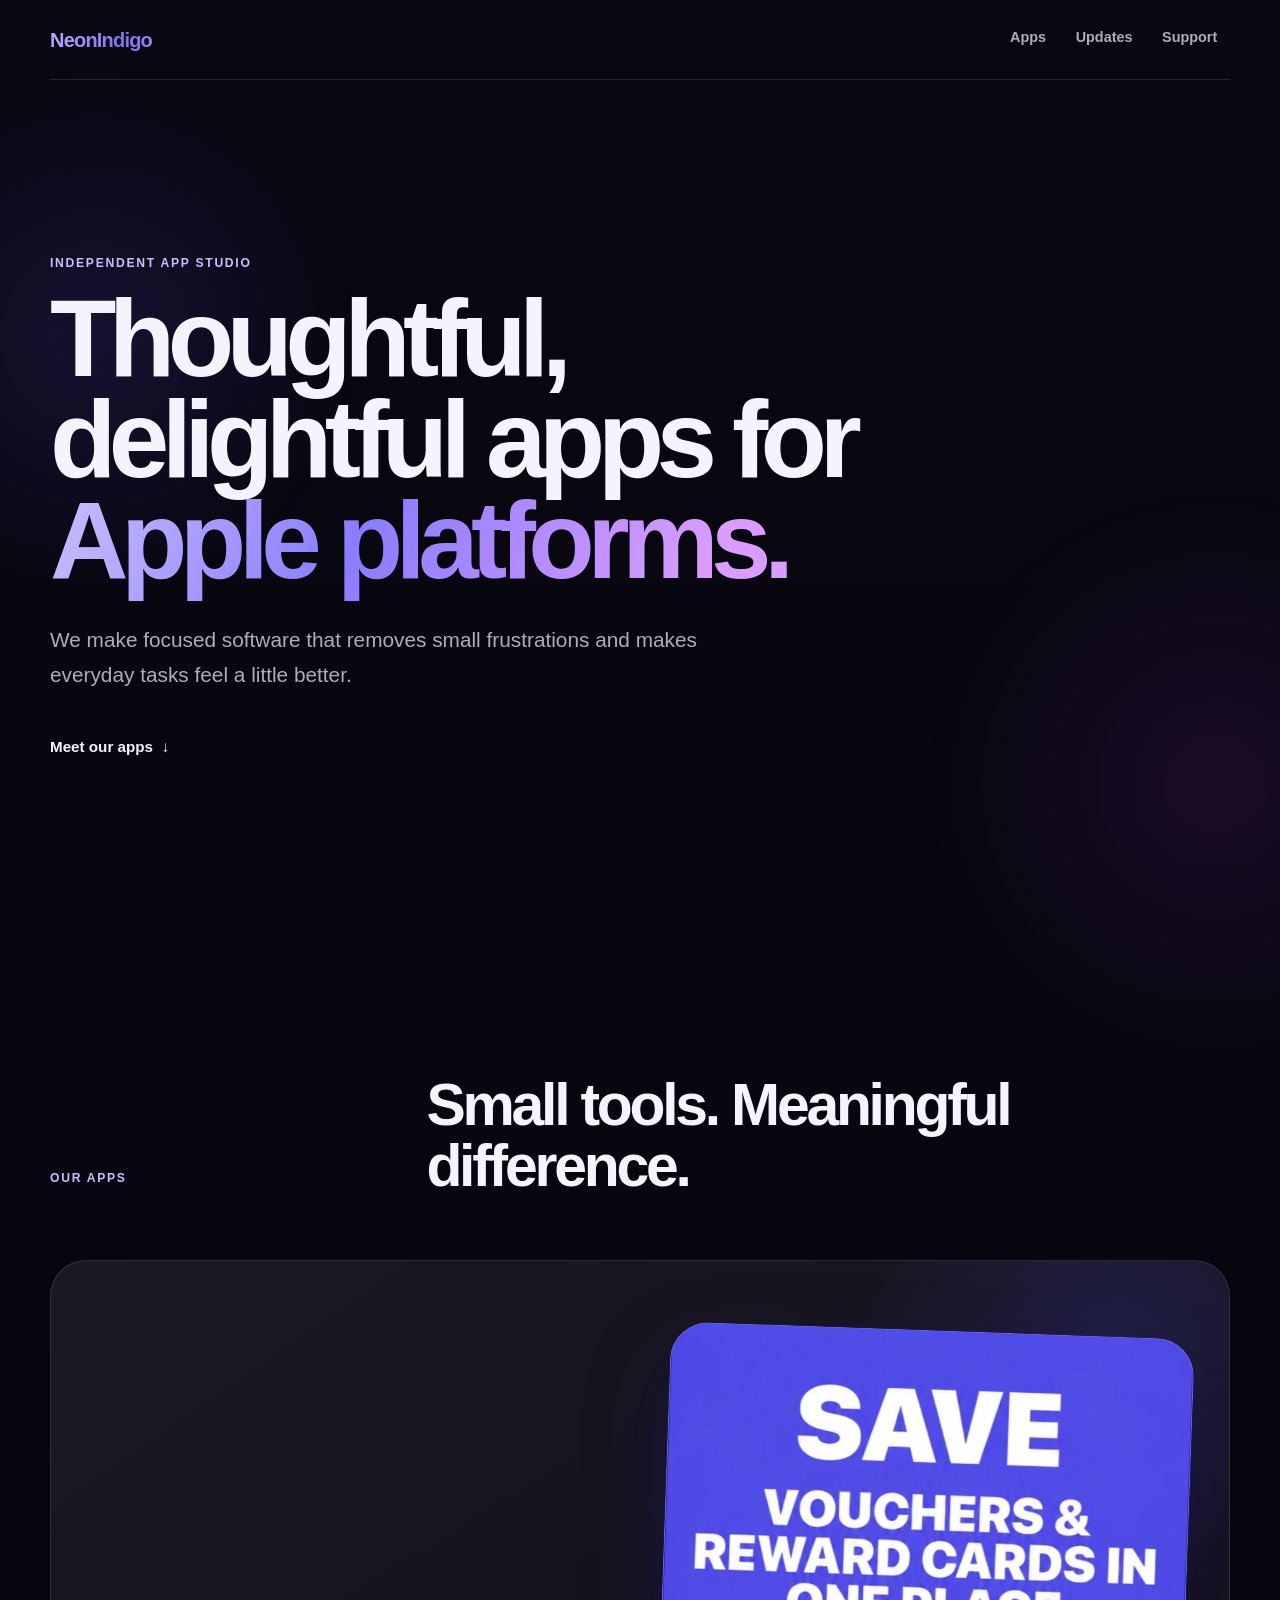
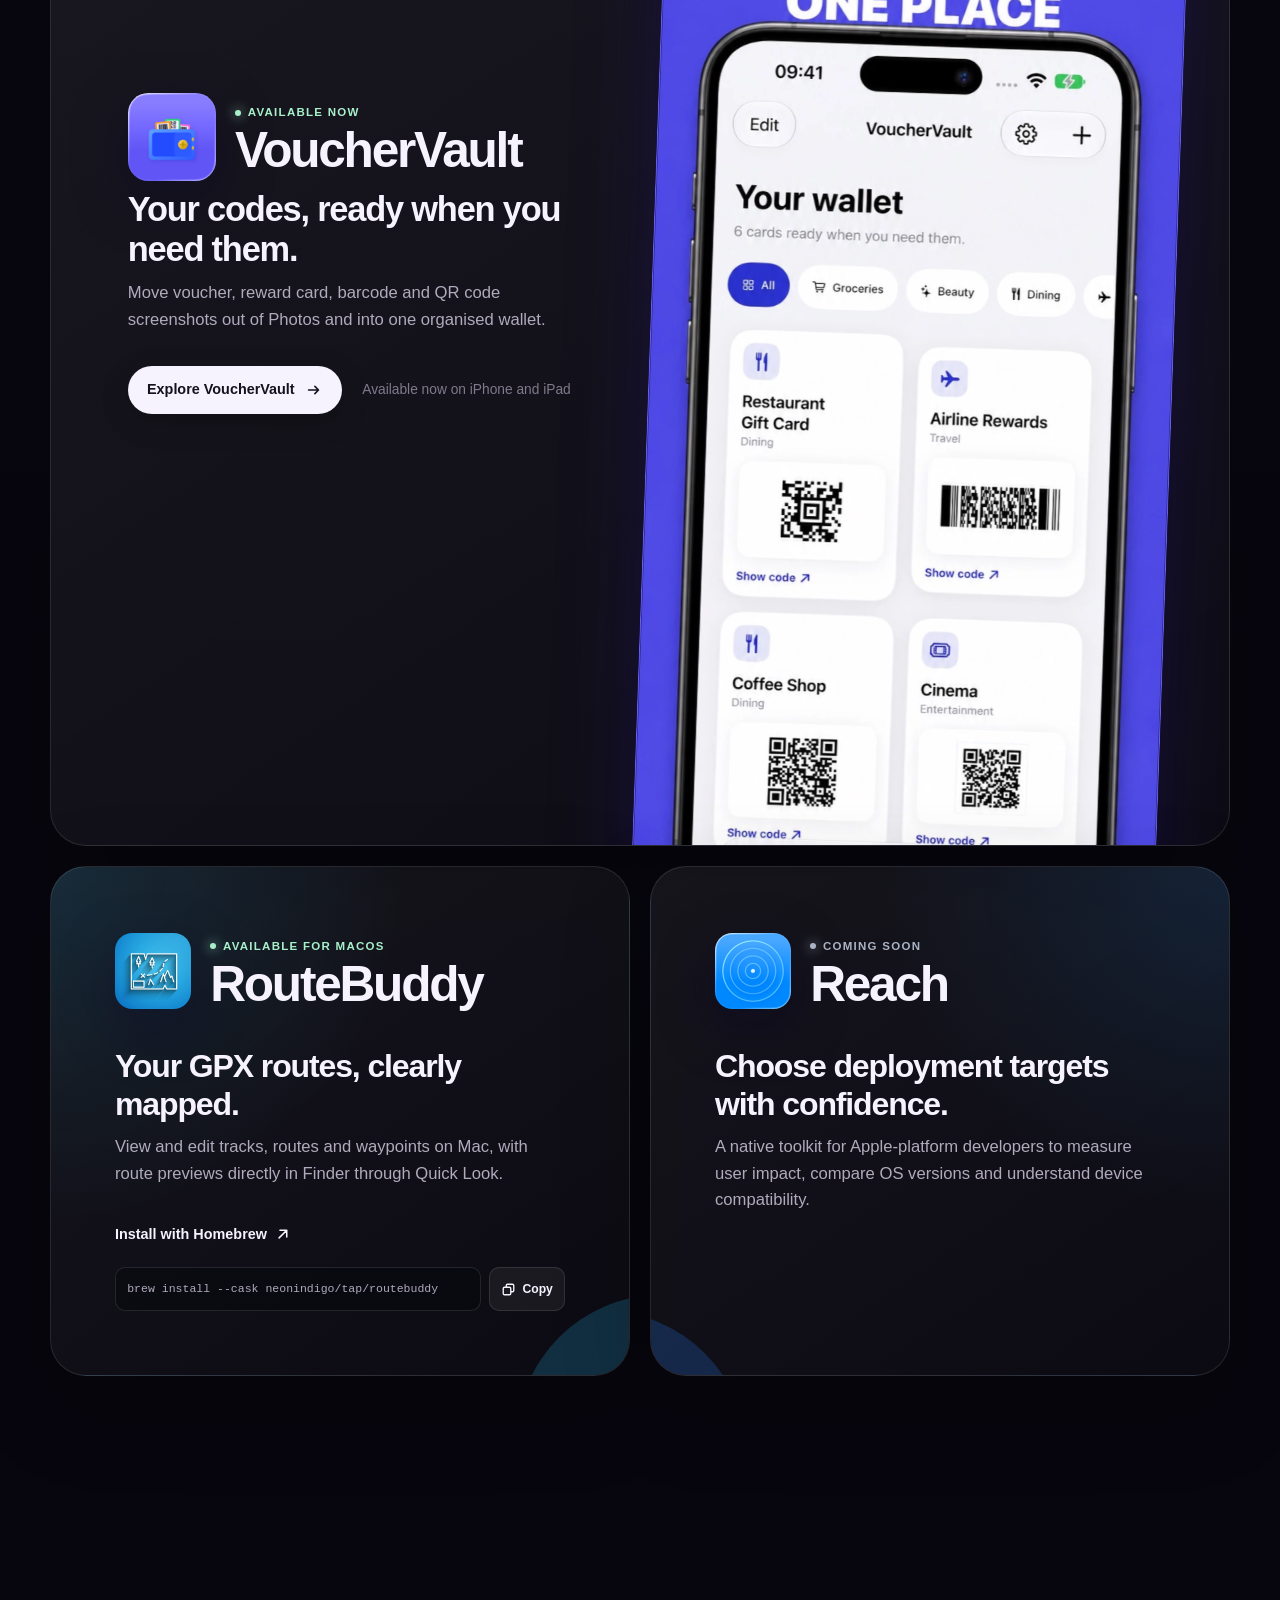
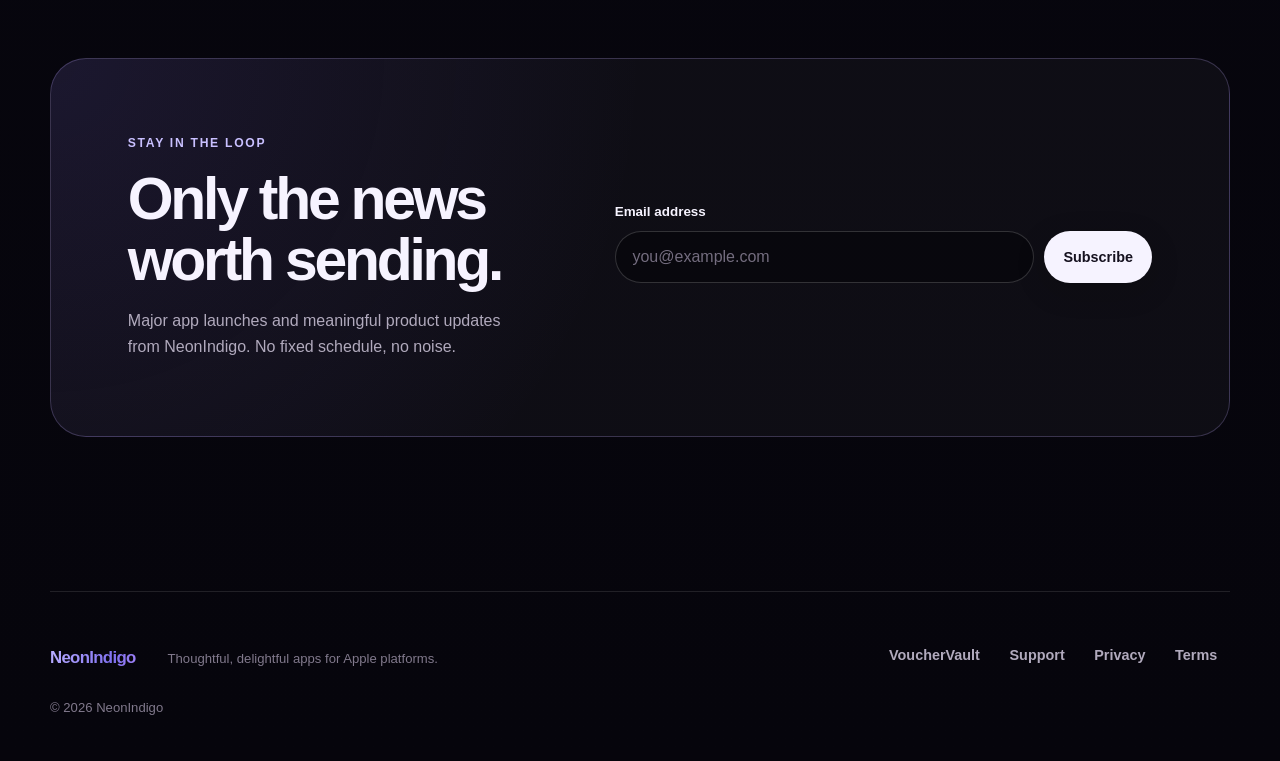
==== commit 25fe2148: "Prevent ambient layers causing mobile overflow" ====
--- a/index.html
+++ b/index.html
@@ -12,7 +12,7 @@
     <meta property="og:url" content="https://neonindigo.com/">
     <link rel="canonical" href="https://neonindigo.com/">
     <script>document.documentElement.classList.add("js");</script>
-    <link rel="stylesheet" href="/assets/css/site.css?v=20261008-4">
+    <link rel="stylesheet" href="/assets/css/site.css?v=20261008-6">
     <script defer src="https://cloud.umami.is/script.js" data-website-id="117c436d-3df4-4594-a7ba-081890b36b21"></script>
     <script defer src="/assets/js/site.js?v=20261008-4"></script>
 </head>
--- a/assets/css/site.css
+++ b/assets/css/site.css
@@ -91,19 +91,23 @@
 
 .skip-link {
     position: fixed;
-    z-index: 1000;
-    top: 0.75rem;
-    left: 0.75rem;
+    z-index: 10000;
+    top: calc(env(safe-area-inset-top, 0px) + 5.25rem);
+    left: calc(env(safe-area-inset-left, 0px) + 0.75rem);
     padding: 0.75rem 1rem;
     border-radius: 10px;
     background: var(--text);
     color: var(--bg);
-    transform: translateY(-150%);
-    transition: transform 180ms var(--ease);
+    opacity: 0;
+    pointer-events: none;
+    transform: translateX(calc(-100% - 2rem));
+    transition: opacity 180ms ease, transform 180ms var(--ease);
 }
 
 .skip-link:focus {
-    transform: translateY(0);
+    opacity: 1;
+    pointer-events: auto;
+    transform: translateX(0);
 }
 
 .section-shell,
@@ -113,7 +117,7 @@
 }
 
 .ambient {
-    position: absolute;
+    position: fixed;
     z-index: -1;
     border-radius: 50%;
     filter: blur(2px);
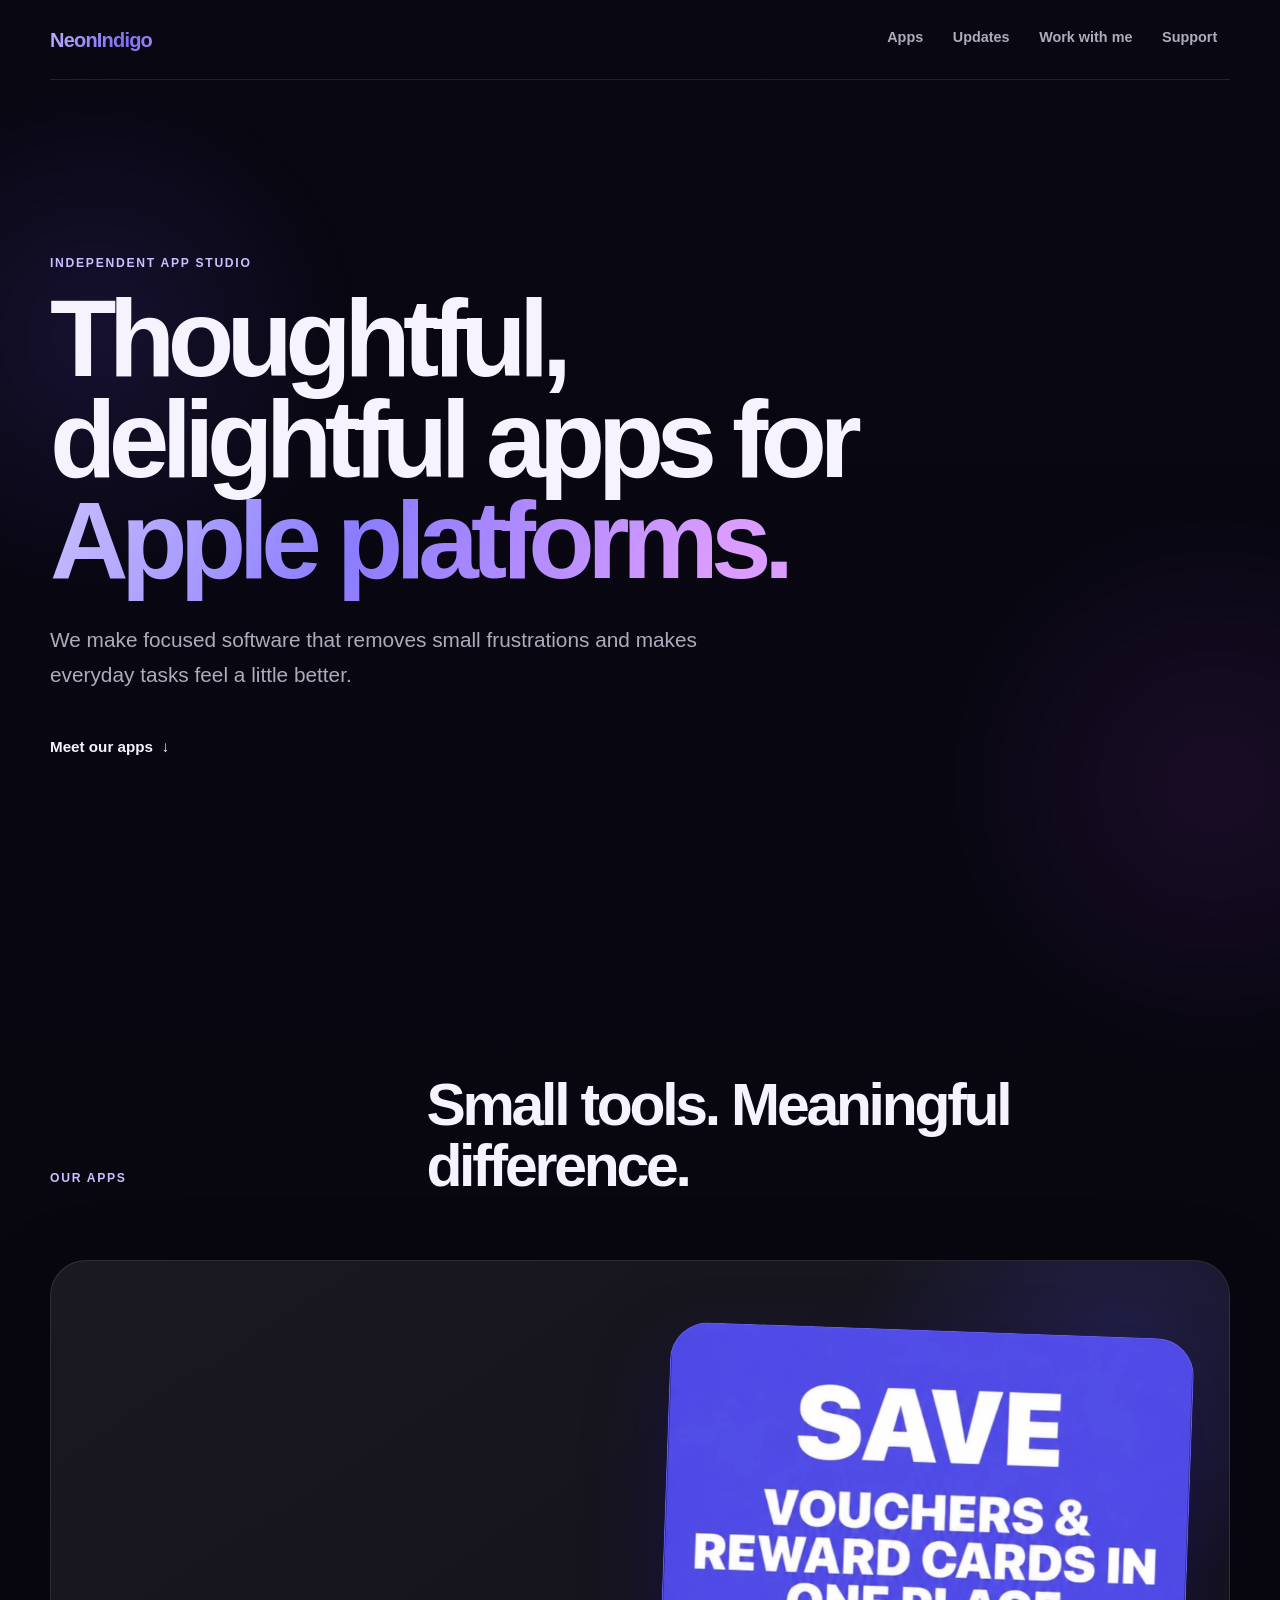
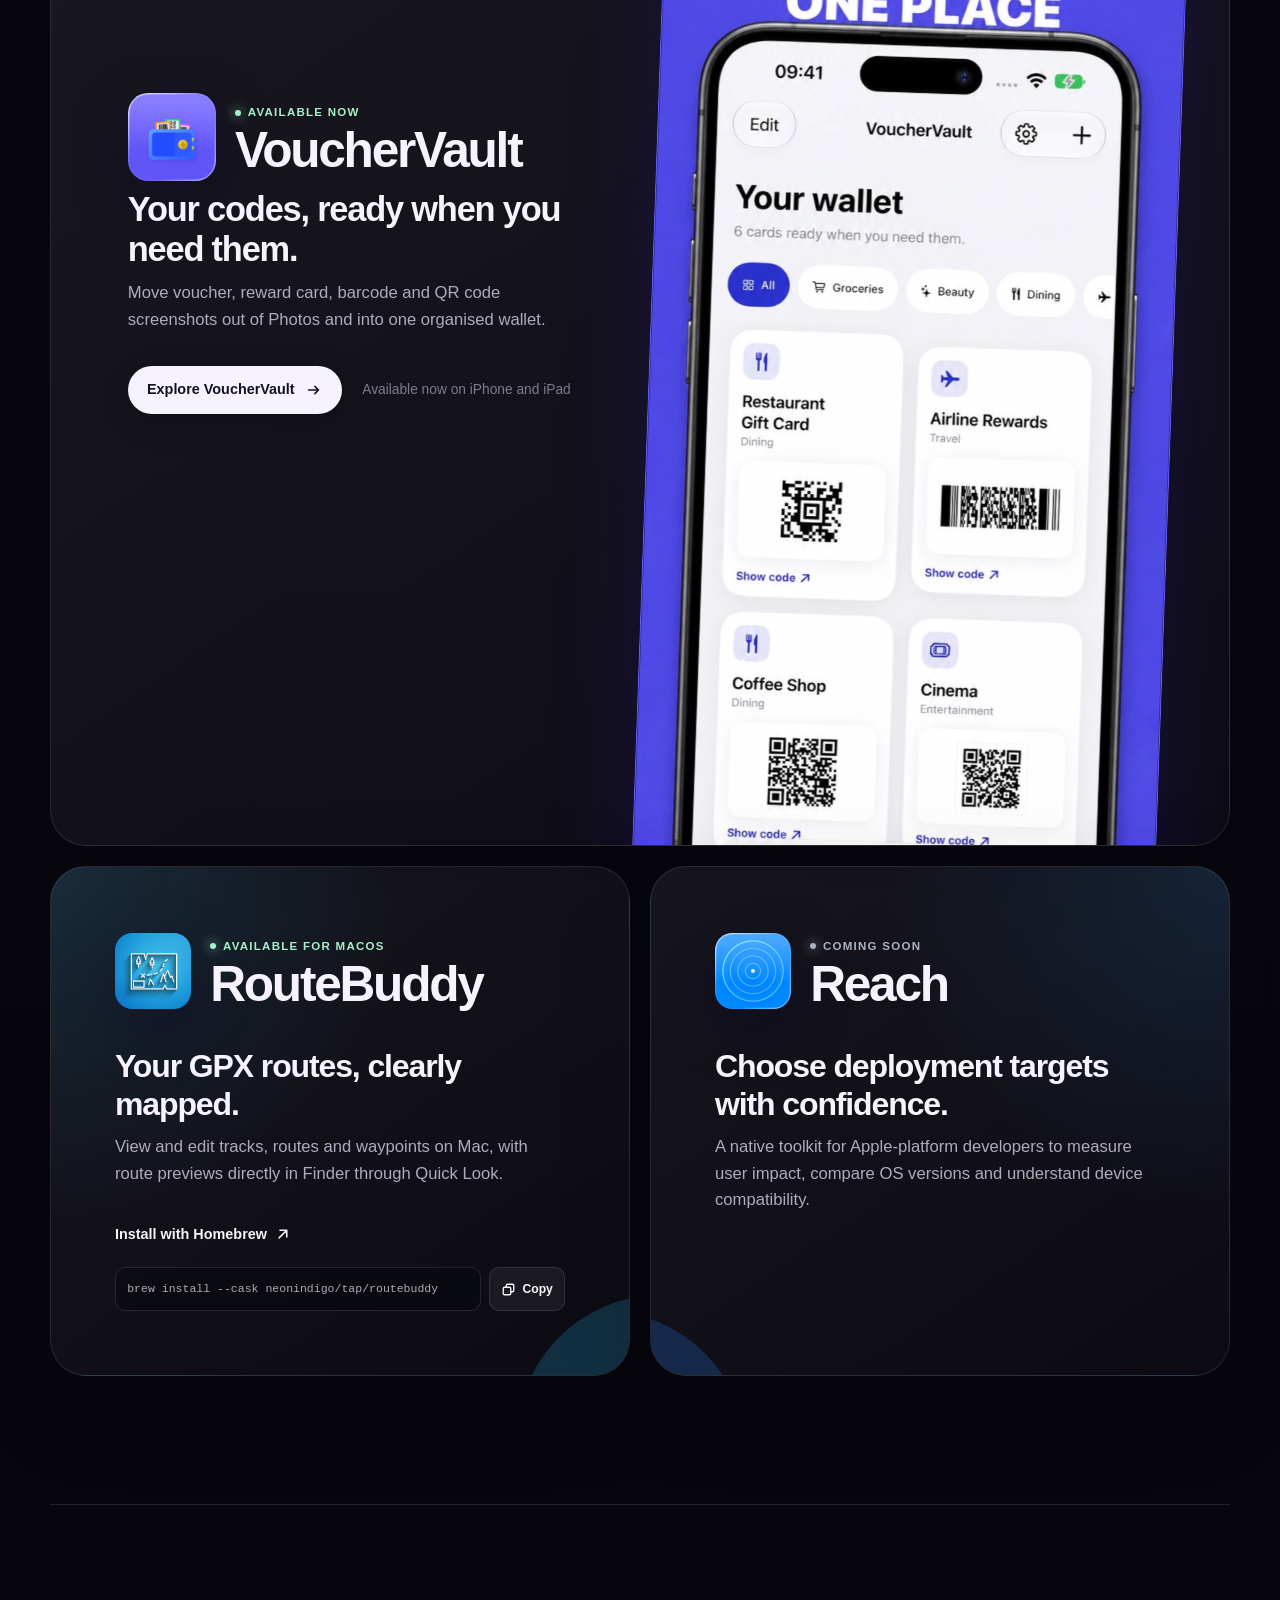
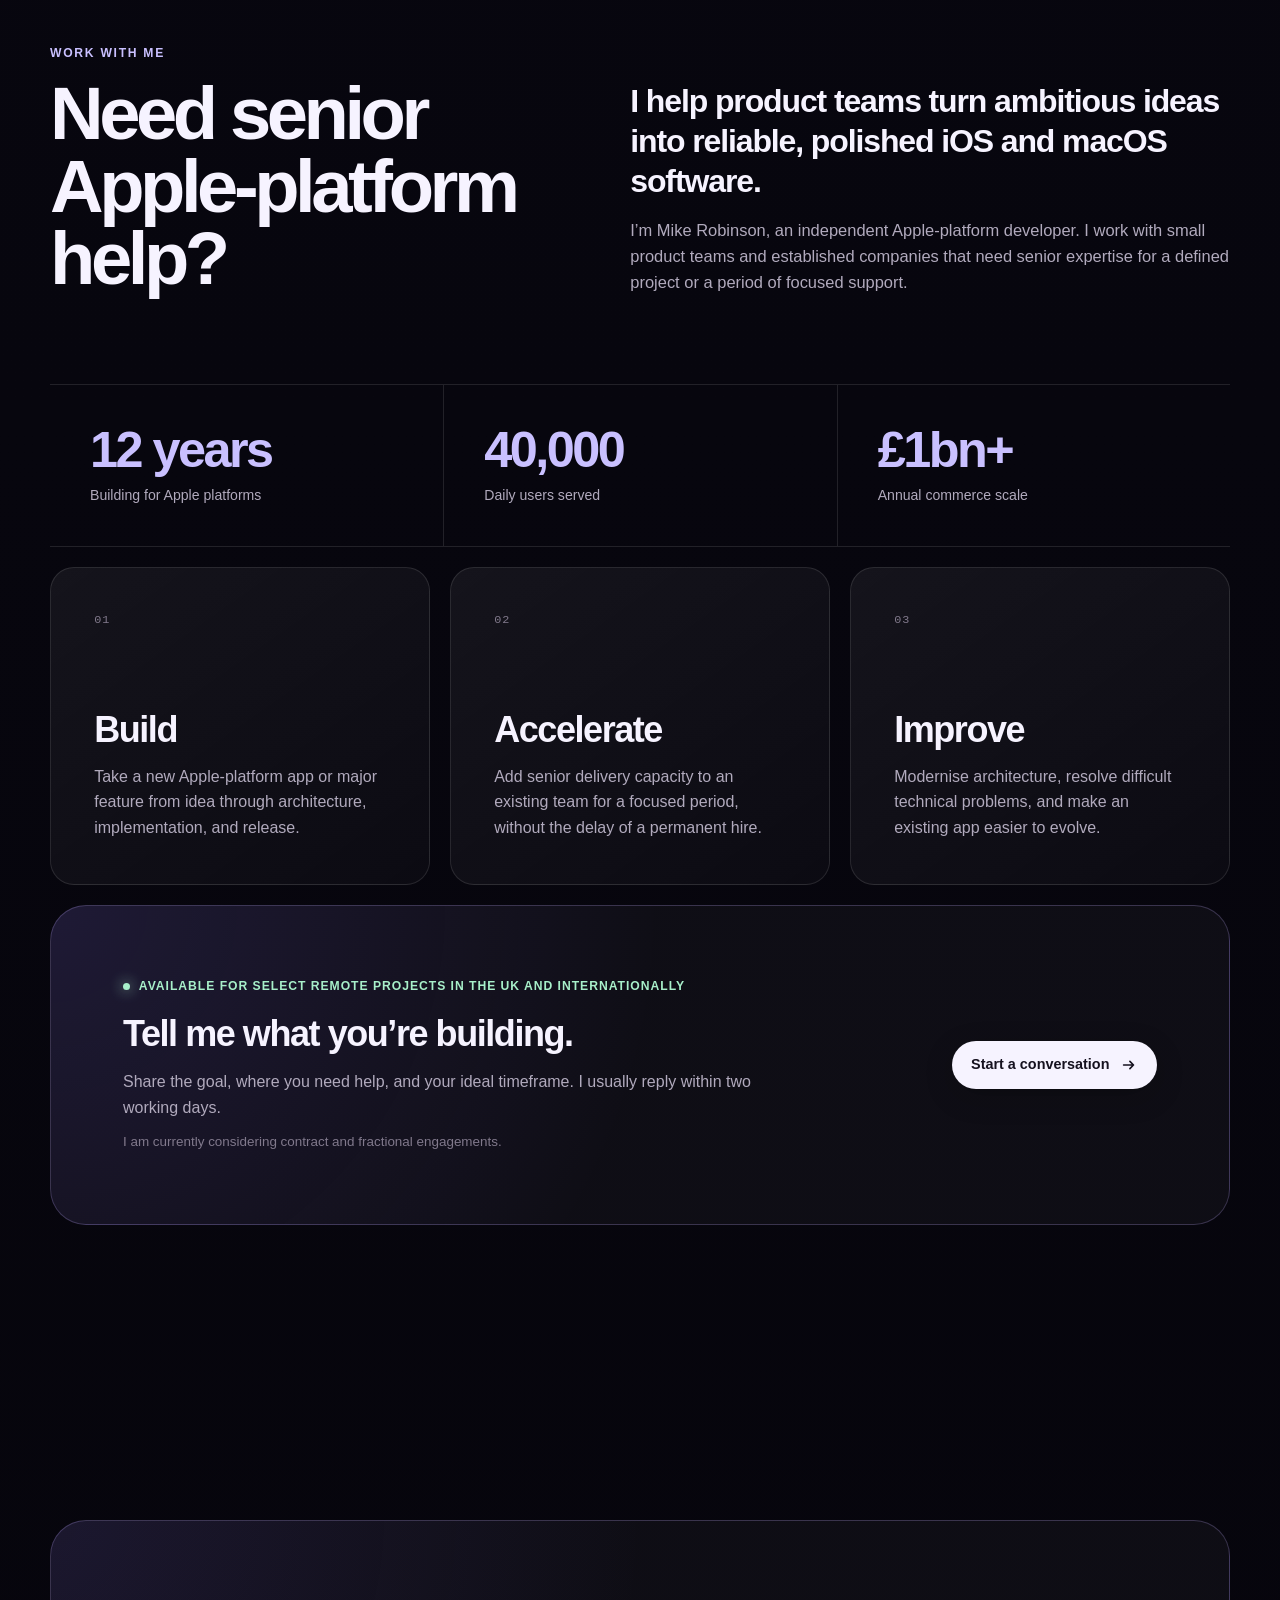
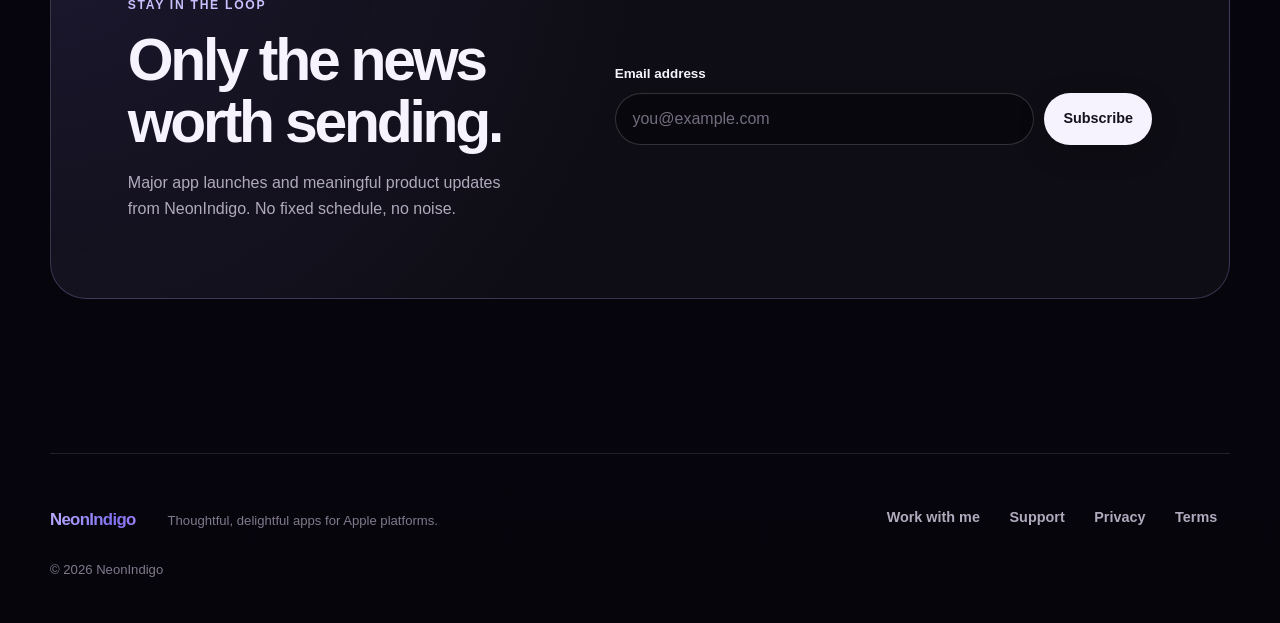
==== commit e5492f6d: "Add development services and fix VoucherVault layout" ====
--- a/index.html
+++ b/index.html
@@ -3,16 +3,16 @@
 <head>
     <meta charset="UTF-8">
     <meta name="viewport" content="width=device-width, initial-scale=1.0">
-    <title>NeonIndigo — Thoughtful, delightful apps</title>
-    <meta name="description" content="NeonIndigo is an independent app studio building thoughtful, delightful apps for Apple platforms.">
+    <title>NeonIndigo | Apple-platform apps and development</title>
+    <meta name="description" content="NeonIndigo is Mike Robinson's independent studio, building thoughtful apps and helping product teams ship excellent iOS and macOS software.">
     <meta name="theme-color" content="#090812">
-    <meta property="og:title" content="NeonIndigo — Thoughtful, delightful apps">
-    <meta property="og:description" content="Independent apps for Apple platforms, made with care.">
+    <meta property="og:title" content="NeonIndigo | Apple-platform apps and development">
+    <meta property="og:description" content="Thoughtful apps and senior iOS and macOS product development from Mike Robinson.">
     <meta property="og:type" content="website">
     <meta property="og:url" content="https://neonindigo.com/">
     <link rel="canonical" href="https://neonindigo.com/">
     <script>document.documentElement.classList.add("js");</script>
-    <link rel="stylesheet" href="/assets/css/site.css?v=20261008-6">
+    <link rel="stylesheet" href="/assets/css/site.css?v=20261008-8">
     <script defer src="https://cloud.umami.is/script.js" data-website-id="117c436d-3df4-4594-a7ba-081890b36b21"></script>
     <script defer src="/assets/js/site.js?v=20261008-4"></script>
 </head>
@@ -26,6 +26,7 @@
         <nav class="site-nav" aria-label="Primary navigation">
             <a href="#apps">Apps</a>
             <a href="#updates">Updates</a>
+            <a href="#work">Work with me</a>
             <a href="/support">Support</a>
         </nav>
     </header>
@@ -109,6 +110,65 @@
             </div>
         </section>
 
+        <section class="work-section section-shell" id="work" aria-labelledby="work-title">
+            <div class="work-intro">
+                <div class="reveal">
+                    <p class="eyebrow">Work with me</p>
+                    <h2 id="work-title">Need senior Apple-platform help?</h2>
+                </div>
+                <div class="work-intro-copy reveal">
+                    <p class="work-lead">I help product teams turn ambitious ideas into reliable, polished iOS and macOS software.</p>
+                    <p>I&rsquo;m Mike Robinson, an independent Apple-platform developer. I work with small product teams and established companies that need senior expertise for a defined project or a period of focused support.</p>
+                </div>
+            </div>
+
+            <dl class="work-proof reveal" aria-label="Experience highlights">
+                <div>
+                    <dt>12 years</dt>
+                    <dd>Building for Apple platforms</dd>
+                </div>
+                <div>
+                    <dt>40,000</dt>
+                    <dd>Daily users served</dd>
+                </div>
+                <div>
+                    <dt>&pound;1bn+</dt>
+                    <dd>Annual commerce scale</dd>
+                </div>
+            </dl>
+
+            <div class="work-services" aria-label="Ways I can help">
+                <article class="work-service reveal">
+                    <p class="service-number" aria-hidden="true">01</p>
+                    <h3>Build</h3>
+                    <p>Take a new Apple-platform app or major feature from idea through architecture, implementation, and release.</p>
+                </article>
+                <article class="work-service reveal">
+                    <p class="service-number" aria-hidden="true">02</p>
+                    <h3>Accelerate</h3>
+                    <p>Add senior delivery capacity to an existing team for a focused period, without the delay of a permanent hire.</p>
+                </article>
+                <article class="work-service reveal">
+                    <p class="service-number" aria-hidden="true">03</p>
+                    <h3>Improve</h3>
+                    <p>Modernise architecture, resolve difficult technical problems, and make an existing app easier to evolve.</p>
+                </article>
+            </div>
+
+            <div class="work-contact reveal">
+                <div>
+                    <p class="availability">Available for select remote projects in the UK and internationally</p>
+                    <h3>Tell me what you&rsquo;re building.</h3>
+                    <p>Share the goal, where you need help, and your ideal timeframe. I usually reply within two working days.</p>
+                    <p class="engagement-note">I am currently considering contract and fractional engagements.</p>
+                </div>
+                <a class="button button-primary" href="mailto:work@neonindigo.com?subject=Project%20enquiry&amp;body=Hi%20Mike%2C%0D%0A%0D%0ACompany%3A%0D%0AWhat%20we%20are%20building%3A%0D%0AWhere%20you%20could%20help%3A%0D%0AIdeal%20timeframe%3A%0D%0A" data-umami-event="Homepage - Start a project enquiry">
+                    Start a conversation
+                    <svg aria-hidden="true" viewBox="0 0 20 20"><path d="M4 10h11M11 6l4 4-4 4"/></svg>
+                </a>
+            </div>
+        </section>
+
         <section class="newsletter-section section-shell reveal" id="updates" aria-labelledby="updates-title">
             <div>
                 <p class="eyebrow">Stay in the loop</p>
@@ -131,7 +191,7 @@
         <a href="/" class="wordmark wordmark-small">NeonIndigo</a>
         <p>Thoughtful, delightful apps for Apple platforms.</p>
         <nav aria-label="Footer navigation">
-            <a href="/vouchervault/">VoucherVault</a>
+            <a href="#work">Work with me</a>
             <a href="/support">Support</a>
             <a href="/privacy">Privacy</a>
             <a href="/terms">Terms</a>
--- a/assets/css/site.css
+++ b/assets/css/site.css
@@ -646,6 +646,168 @@
     z-index: 1;
 }
 
+.work-section {
+    padding-block: clamp(5rem, 11vw, 10rem);
+    border-top: 1px solid var(--line);
+}
+
+.work-intro {
+    display: grid;
+    grid-template-columns: minmax(0, 0.9fr) minmax(0, 1.1fr);
+    gap: clamp(2rem, 7vw, 7rem);
+    align-items: start;
+}
+
+.work-intro h2 {
+    max-width: 640px;
+    margin: 0;
+    font-size: clamp(2.5rem, 5.8vw, 5.3rem);
+    font-weight: 690;
+    letter-spacing: -0.06em;
+    line-height: 0.98;
+}
+
+.work-intro-copy {
+    max-width: 610px;
+    padding-top: 2.15rem;
+}
+
+.work-intro-copy p {
+    margin: 1rem 0 0;
+    color: var(--muted);
+    font-size: 1.03rem;
+}
+
+.work-intro-copy .work-lead {
+    margin-top: 0;
+    color: var(--text);
+    font-size: clamp(1.35rem, 2.6vw, 2rem);
+    font-weight: 630;
+    letter-spacing: -0.035em;
+    line-height: 1.25;
+}
+
+.work-proof {
+    display: grid;
+    grid-template-columns: repeat(3, minmax(0, 1fr));
+    margin: clamp(3rem, 7vw, 5.5rem) 0 0;
+    border-block: 1px solid var(--line);
+}
+
+.work-proof > div {
+    padding: clamp(1.5rem, 4vw, 2.5rem);
+}
+
+.work-proof > div + div {
+    border-left: 1px solid var(--line);
+}
+
+.work-proof dt {
+    color: var(--indigo-light);
+    font-size: clamp(1.8rem, 4vw, 3.15rem);
+    font-weight: 680;
+    letter-spacing: -0.05em;
+    line-height: 1;
+}
+
+.work-proof dd {
+    margin: 0.6rem 0 0;
+    color: var(--muted);
+    font-size: 0.88rem;
+    line-height: 1.45;
+}
+
+.work-services {
+    display: grid;
+    grid-template-columns: repeat(3, minmax(0, 1fr));
+    gap: 1.25rem;
+    margin-top: 1.25rem;
+}
+
+.work-service {
+    min-height: 310px;
+    border: 1px solid var(--line);
+    border-radius: var(--radius-md);
+    padding: clamp(1.6rem, 4vw, 2.7rem);
+    background:
+        linear-gradient(145deg, rgba(255, 255, 255, 0.058), rgba(255, 255, 255, 0.022));
+}
+
+.service-number {
+    margin: 0 0 clamp(3rem, 7vw, 5rem);
+    color: var(--subtle);
+    font-family: "SFMono-Regular", Consolas, "Liberation Mono", monospace;
+    font-size: 0.74rem;
+    letter-spacing: 0.08em;
+}
+
+.work-service h3,
+.work-contact h3 {
+    margin: 0;
+    font-size: clamp(1.55rem, 3vw, 2.25rem);
+    font-weight: 650;
+    letter-spacing: -0.04em;
+    line-height: 1.1;
+}
+
+.work-service > p:last-child {
+    margin: 0.9rem 0 0;
+    color: var(--muted);
+}
+
+.work-contact {
+    display: grid;
+    grid-template-columns: minmax(0, 1fr) auto;
+    gap: 2rem;
+    align-items: center;
+    margin-top: 1.25rem;
+    border: 1px solid var(--line-strong);
+    border-radius: var(--radius-lg);
+    padding: clamp(2rem, 6vw, 4.5rem);
+    background:
+        radial-gradient(circle at 0 0, rgba(111, 86, 217, 0.16), transparent 50%),
+        rgba(255, 255, 255, 0.035);
+}
+
+.availability {
+    display: flex;
+    align-items: center;
+    gap: 0.55rem;
+    margin: 0 0 1.2rem;
+    color: var(--success);
+    font-size: 0.76rem;
+    font-weight: 700;
+    letter-spacing: 0.08em;
+    line-height: 1.4;
+    text-transform: uppercase;
+}
+
+.availability::before {
+    width: 7px;
+    height: 7px;
+    flex: 0 0 auto;
+    border-radius: 50%;
+    background: currentColor;
+    box-shadow: 0 0 14px currentColor;
+    content: "";
+}
+
+.work-contact h3 + p {
+    max-width: 650px;
+    margin: 1rem 0 0;
+    color: var(--muted);
+}
+
+.work-contact .engagement-note {
+    margin: 0.65rem 0 0;
+    color: var(--subtle);
+    font-size: 0.84rem;
+}
+
+.work-contact .button {
+    min-width: 190px;
+}
+
 .newsletter-section {
     display: grid;
     grid-template-columns: 0.85fr 1.15fr;
@@ -924,6 +1086,7 @@
 .feature-card > img {
     align-self: end;
     width: min(100%, 450px);
+    height: auto;
     margin-inline: auto;
     border: 1px solid rgba(255, 255, 255, 0.14);
     border-bottom: 0;
@@ -996,7 +1159,8 @@
     .product-hero,
     .feature-card,
     .feature-card-reverse,
-    .newsletter-section {
+    .newsletter-section,
+    .work-intro {
         grid-template-columns: 1fr;
     }
 
@@ -1042,6 +1206,26 @@
         gap: 2.5rem;
     }
 
+    .work-intro {
+        gap: 1.5rem;
+    }
+
+    .work-intro-copy {
+        padding-top: 0;
+    }
+
+    .work-services {
+        grid-template-columns: 1fr;
+    }
+
+    .work-service {
+        min-height: 0;
+    }
+
+    .service-number {
+        margin-bottom: 2.5rem;
+    }
+
     .app-secondary-grid {
         grid-template-columns: 1fr;
     }
@@ -1099,14 +1283,39 @@
     }
 
     .app-card,
-    .newsletter-section {
+    .newsletter-section,
+    .work-service,
+    .work-contact {
         border-radius: var(--radius-md);
     }
 
     .app-card-copy,
     .app-card-compact,
-    .newsletter-section {
+    .newsletter-section,
+    .work-service,
+    .work-contact {
         padding: 1.4rem;
+    }
+
+    .work-proof {
+        grid-template-columns: 1fr;
+    }
+
+    .work-proof > div {
+        padding: 1.4rem 0;
+    }
+
+    .work-proof > div + div {
+        border-top: 1px solid var(--line);
+        border-left: 0;
+    }
+
+    .work-contact {
+        grid-template-columns: 1fr;
+    }
+
+    .work-contact .button {
+        width: 100%;
     }
 
     .app-preview {
